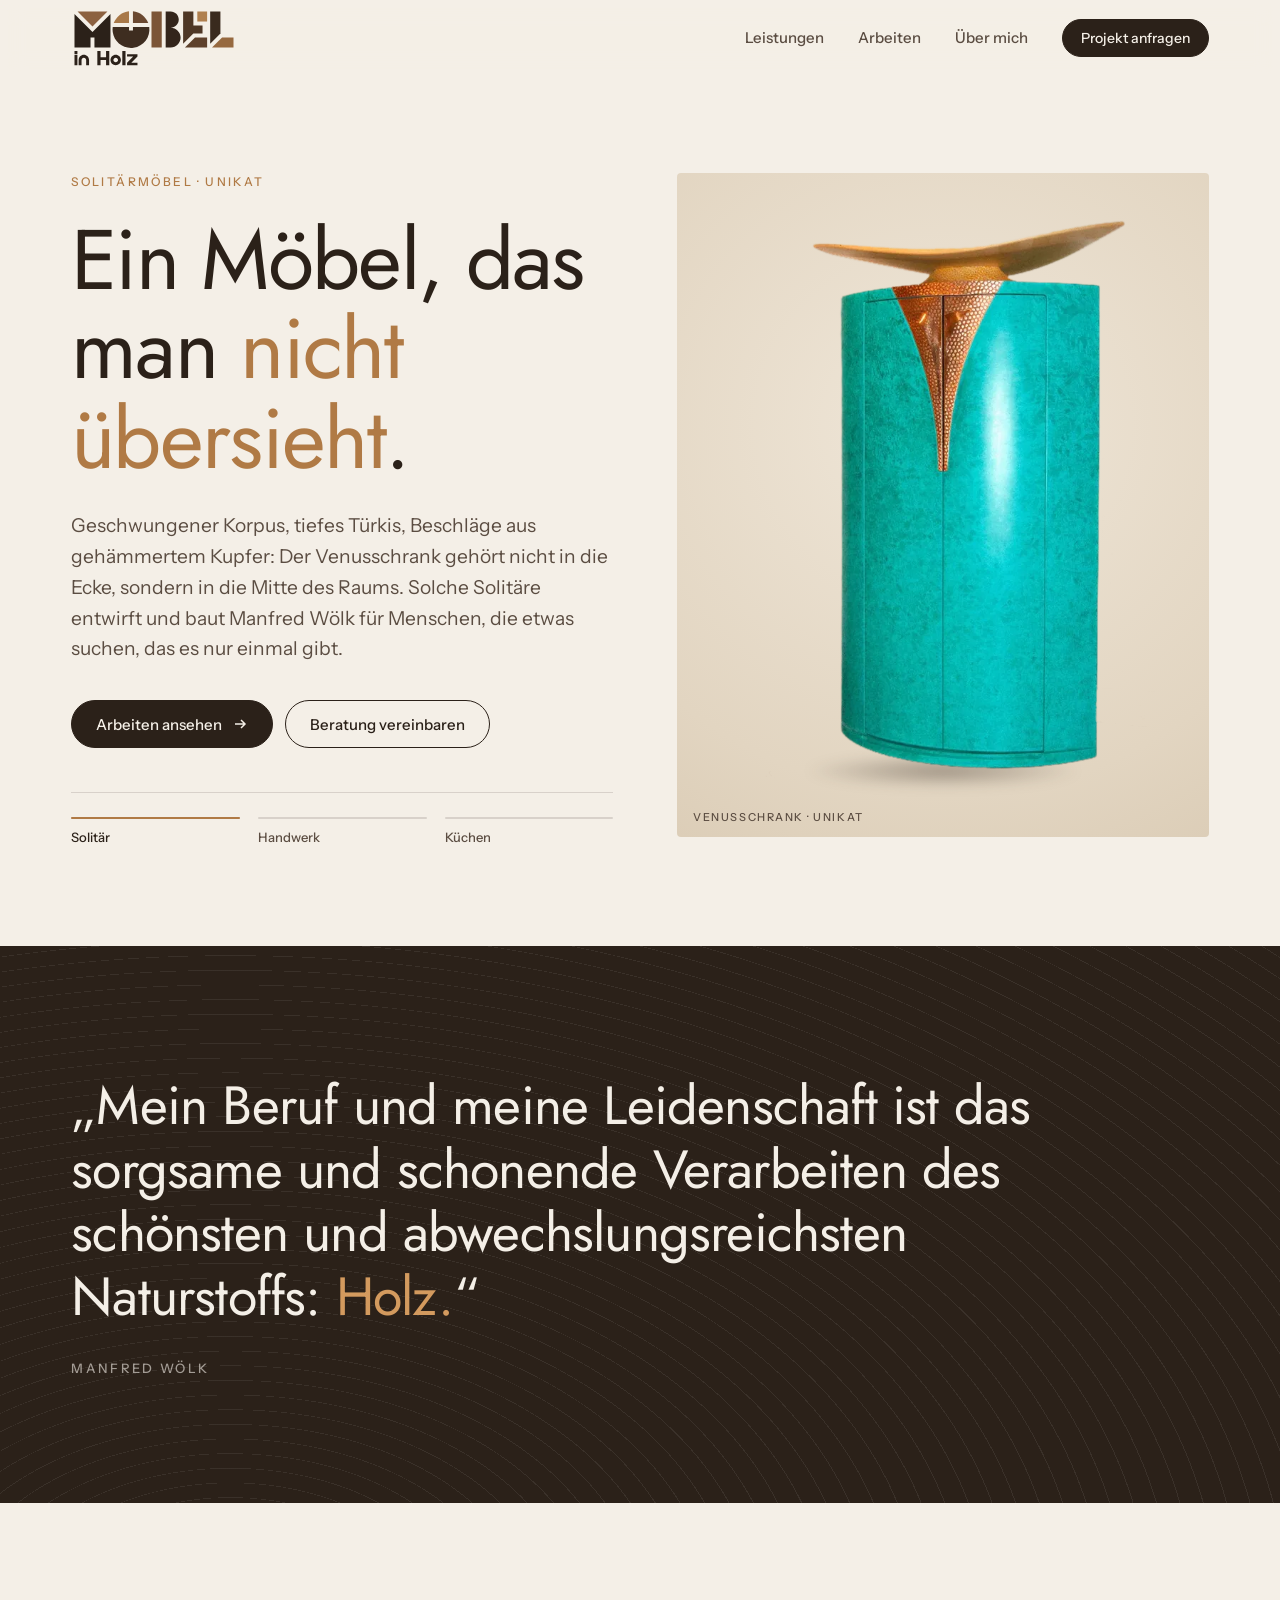
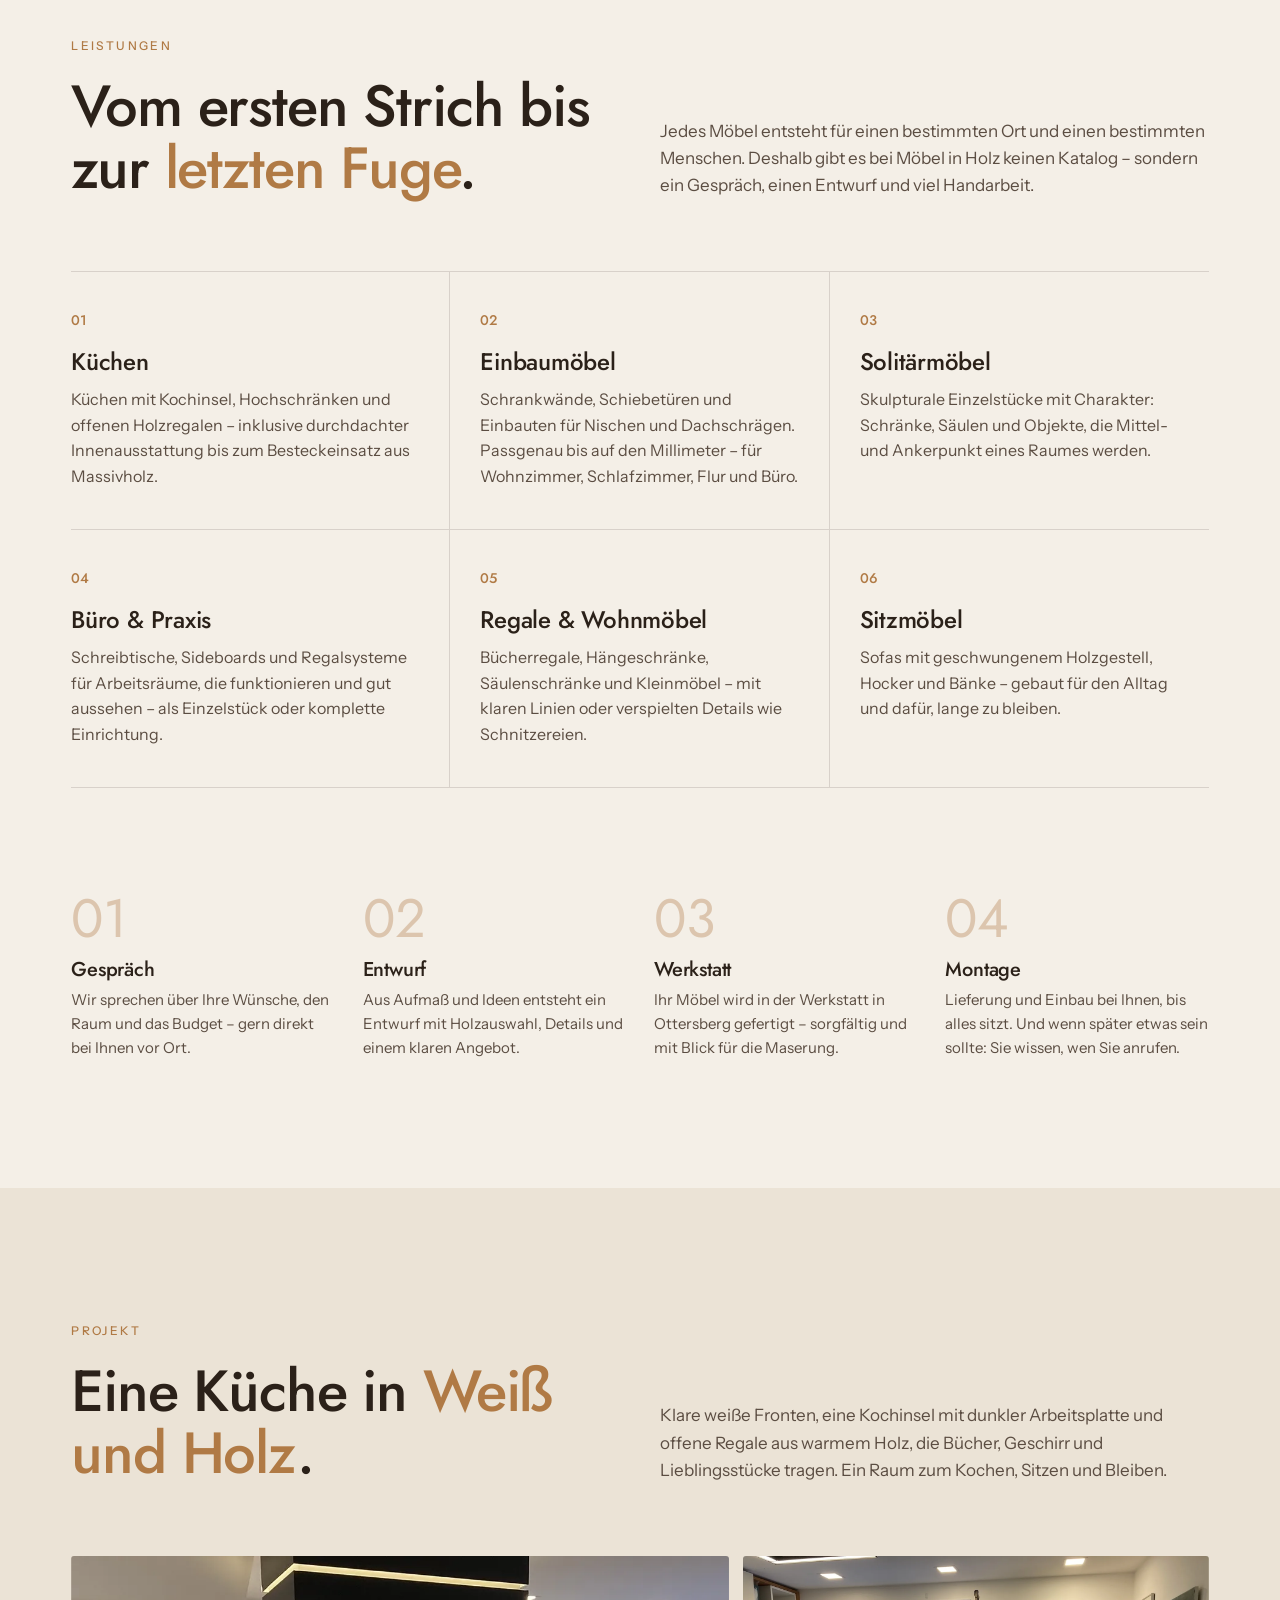
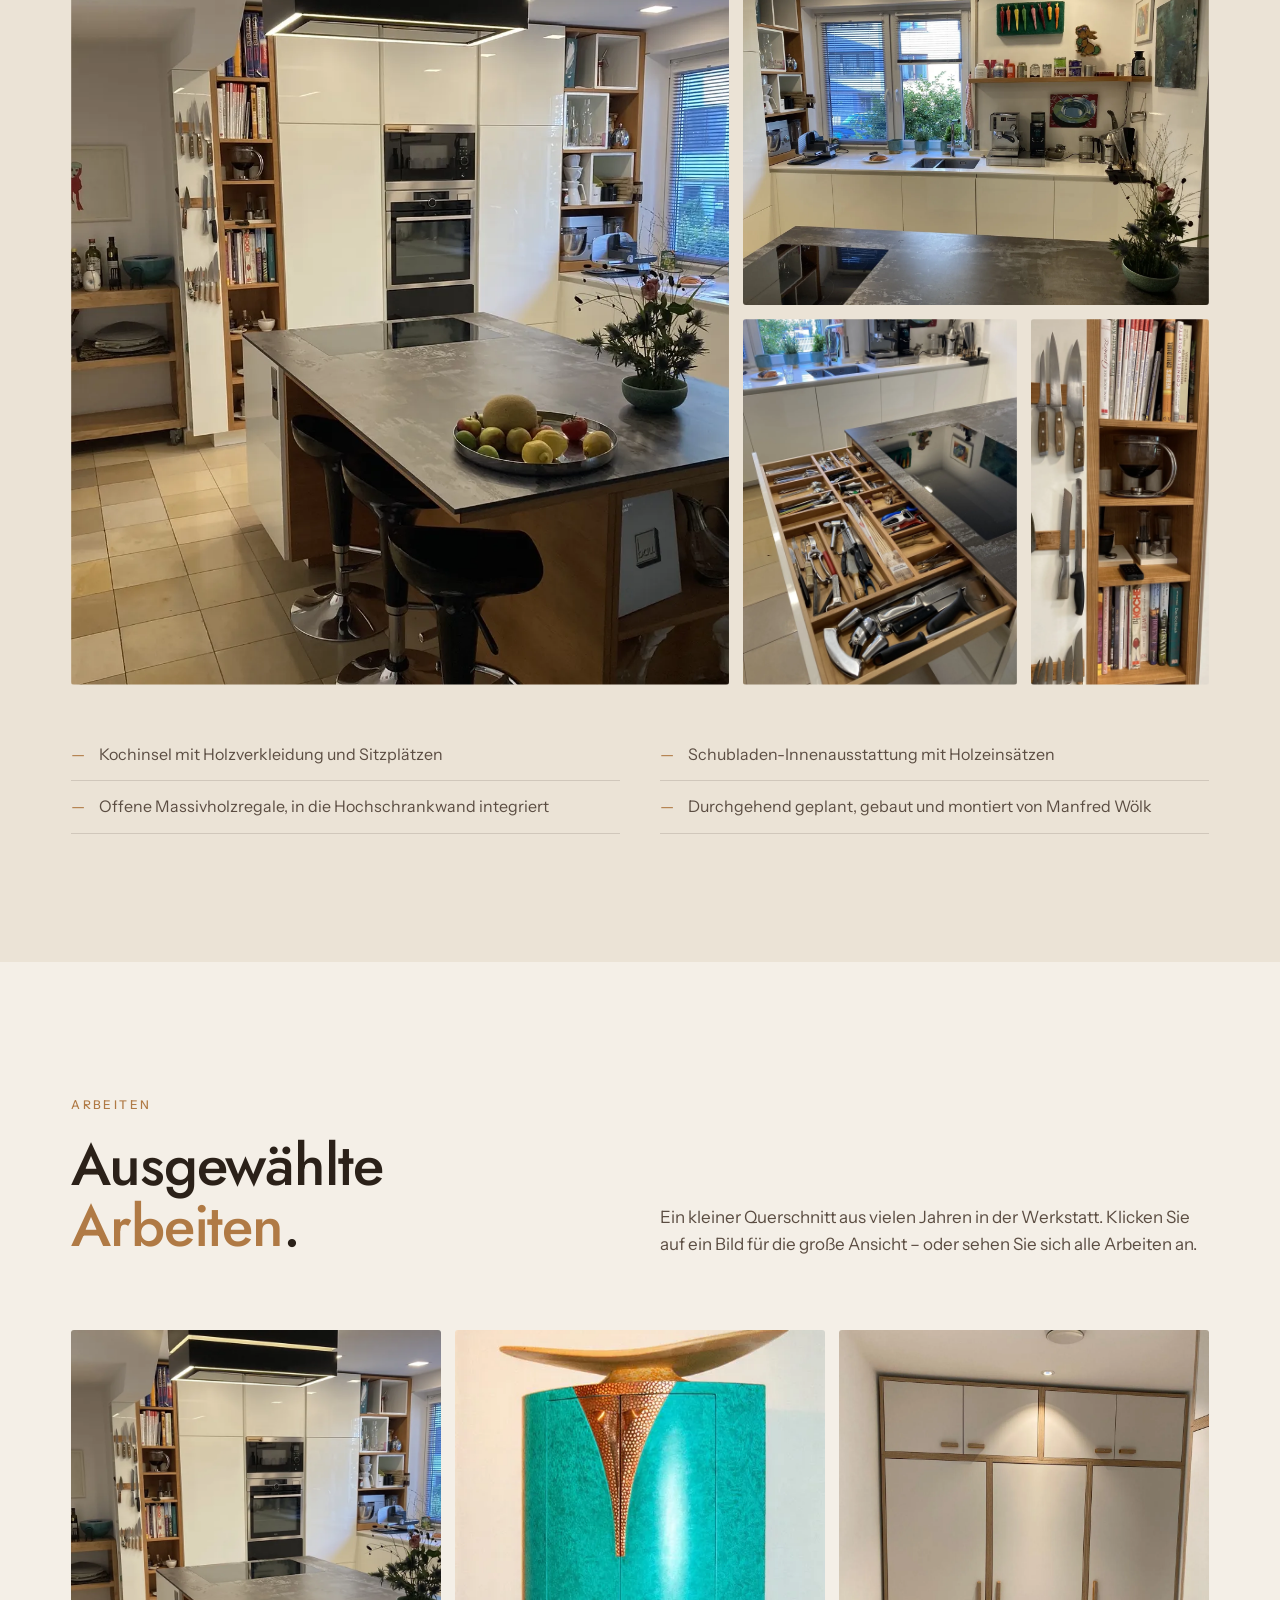
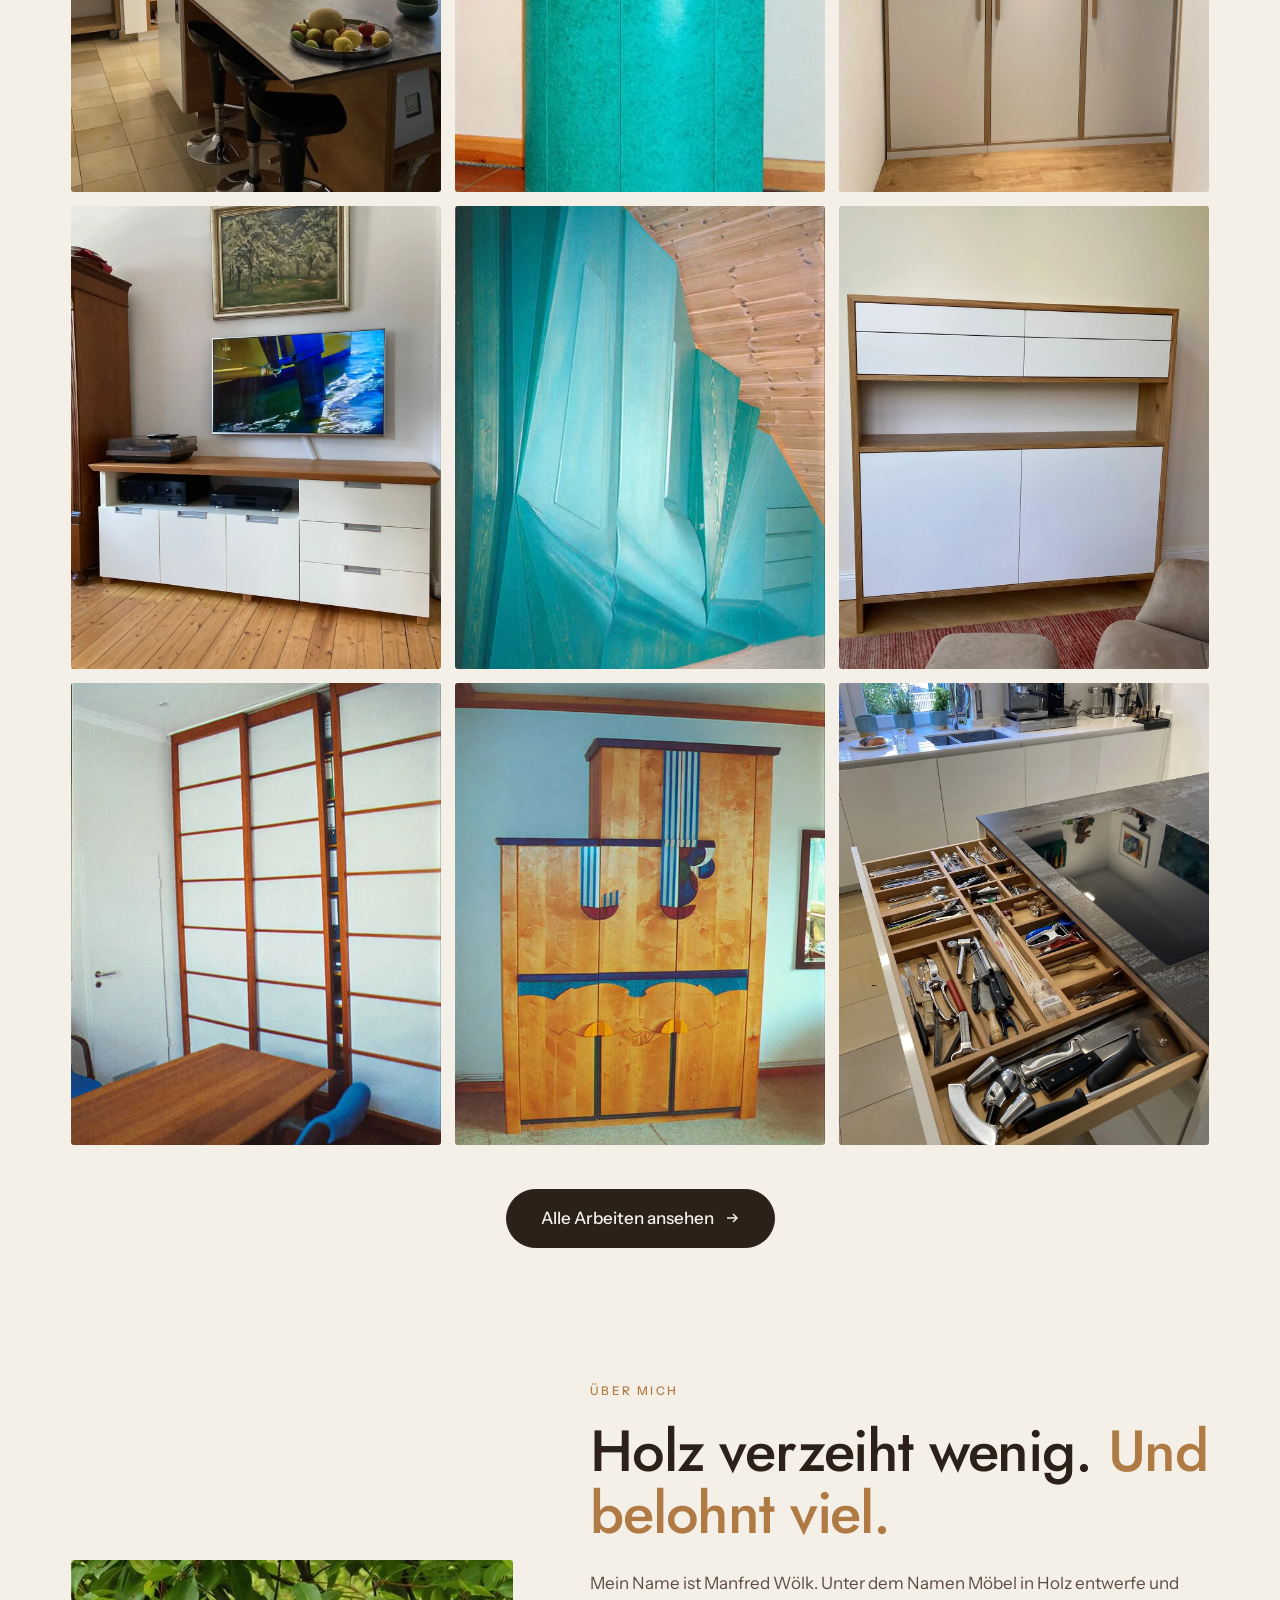
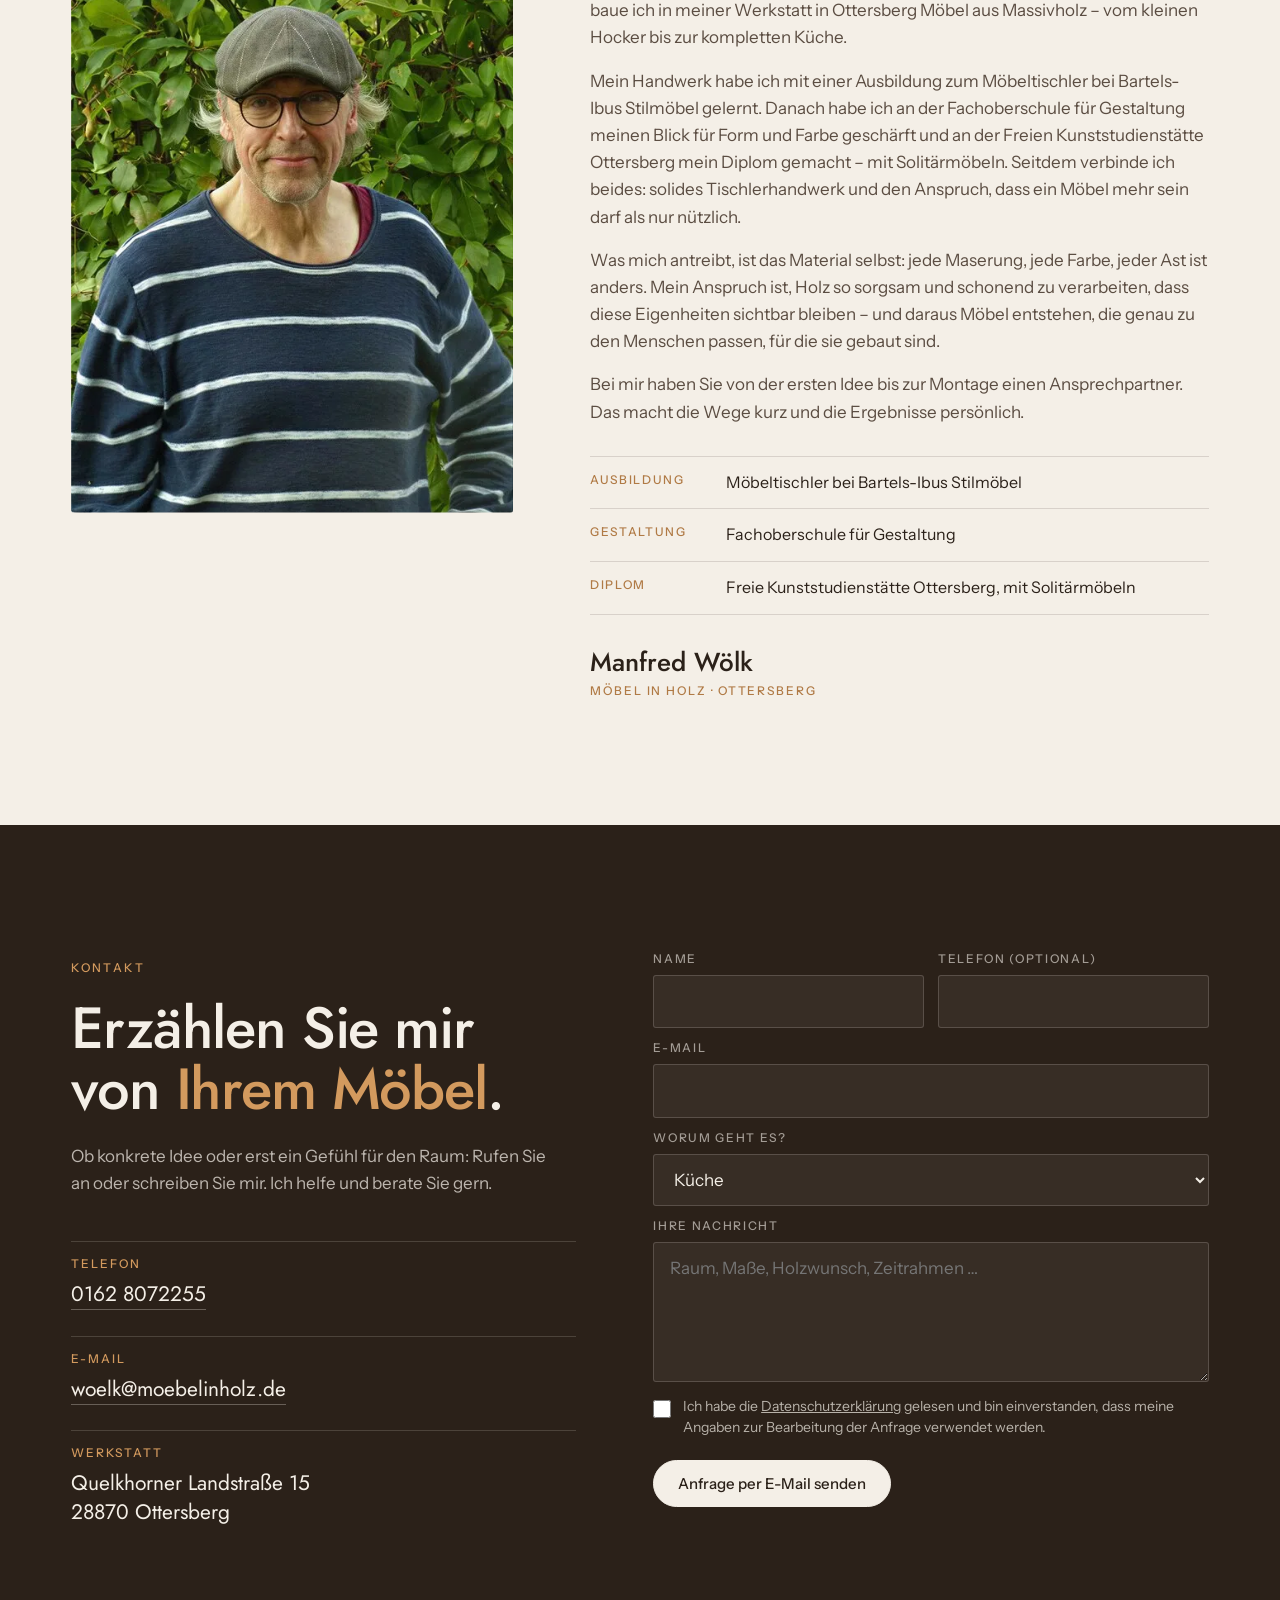
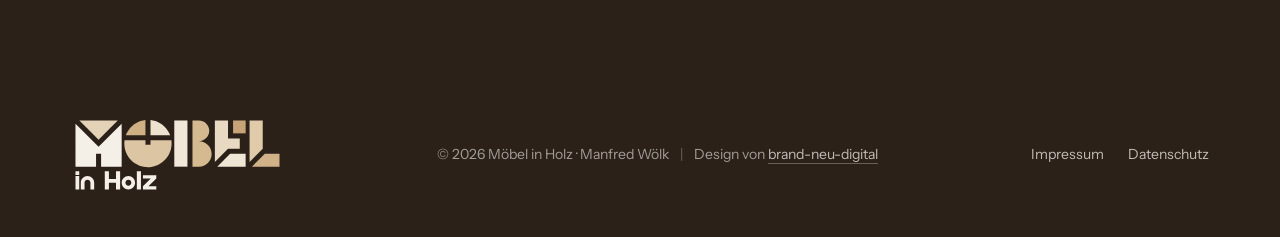
==== index.html @ 3f14b893 "Neue Website Möbel in Holz: Startseite, Arbeiten, Logo, Pflegeanleitung Co-Authored-By: Claude Opus " ====
<!DOCTYPE html>
<html lang="de">
<head>
<meta charset="utf-8">
<meta name="viewport" content="width=device-width, initial-scale=1">
<title>Möbel in Holz – Manfred Wölk</title>
<meta name="description" content="Möbel in Holz – individuelle Massivholzmöbel, Küchen, Einbaumöbel und Solitärmöbel von Manfred Wölk aus Ottersberg. Jedes Stück ein Unikat, millimetergenau gefertigt.">
<link rel="stylesheet" href="css/style.css">
</head>
<body>

<header id="top">
  <div class="wrap nav" id="nav">
    <a href="#start" aria-label="Möbel in Holz – zur Startseite"><img src="img/logo.svg" alt="Möbel in Holz – Manfred Wölk, Ottersberg"></a>
    <ul>
      <li><a href="#leistungen">Leistungen</a></li>
      <li><a href="#arbeiten">Arbeiten</a></li>
      <li><a href="#ueber-mich">Über mich</a></li>
      <li><a class="btn btn--solid" href="#kontakt">Projekt anfragen</a></li>
    </ul>
    <button class="burger" aria-label="Menü öffnen" aria-expanded="false"><span></span><span></span></button>
  </div>
</header>

<main id="start">
  <section class="hero" aria-roledescription="Karussell" aria-label="Einblicke in die Werkstatt">
    <div class="wrap hero-grid">
      <div class="hero-text">
        <div class="stack">
          <div class="slide-t is-active" data-s="0">
            <span class="eyebrow">Solitärmöbel · Unikat</span>
            <h1>Ein Möbel, das man <em>nicht übersieht</em>.</h1>
            <p class="lead">Geschwungener Korpus, tiefes Türkis, Beschläge aus gehämmertem Kupfer: Der Venusschrank gehört nicht in die Ecke, sondern in die Mitte des Raums. Solche Solitäre entwirft und baut Manfred Wölk für Menschen, die etwas suchen, das es nur einmal gibt.</p>
          </div>
          <div class="slide-t" data-s="1" aria-hidden="true">
            <span class="eyebrow">Möbelbau aus Massivholz · Ottersberg</span>
            <h1>Möbel, die es <em>nur einmal</em> gibt.</h1>
            <p class="lead">Manfred Wölk entwirft und baut Möbel aus Holz – millimetergenau für Ihren Raum, Ihre Gewohnheiten und Ihren Geschmack. Vom Einbauschrank bis zum Einzelstück mit Charakter.</p>
          </div>
          <div class="slide-t" data-s="2" aria-hidden="true">
            <span class="eyebrow">Küchen nach Maß</span>
            <h1>Eine Küche, in der man <em>gern bleibt</em>.</h1>
            <p class="lead">Klare Fronten, warmes Holz und durchdachte Details bis in die Schublade: Küchen von Möbel in Holz werden geplant wie ein Möbelstück – passend für den Raum und die Menschen, die darin kochen.</p>
          </div>
        </div>
        <div class="actions">
          <a class="btn btn--solid" href="#arbeiten">Arbeiten ansehen <svg viewBox="0 0 16 16" fill="none" stroke="currentColor" stroke-width="1.5"><path d="M3 8h10M9 4l4 4-4 4"/></svg></a>
          <a class="btn btn--ghost" href="#kontakt">Beratung vereinbaren</a>
        </div>
        <div class="dots" role="tablist" aria-label="Motiv wählen">
          <button role="tab" aria-selected="true" data-go="0"><i></i><span>Solitär</span></button>
          <button role="tab" aria-selected="false" data-go="1"><i></i><span>Handwerk</span></button>
          <button role="tab" aria-selected="false" data-go="2"><i></i><span>Küchen</span></button>
        </div>
      </div>
      <div class="stack hero-media">
        <figure class="slide-m venus is-active" data-s="0"><img src="img/venusschrank-frei.webp" alt="Venusschrank: geschwungener Solitärschrank in Türkis mit Beschlägen aus gehämmertem Kupfer" fetchpriority="high"><figcaption>Venusschrank · Unikat</figcaption></figure>
        <figure class="slide-m" data-s="1"><img src="img/werkbank.webp" alt="Hobel und Hobelspäne auf einem Massivholzbrett an der Werkbank (Symbolbild)" loading="lazy"><figcaption>Symbolbild</figcaption></figure>
        <figure class="slide-m" data-s="2"><img src="img/kueche-01.webp" alt="Küche mit Kochinsel und offenen Holzregalen" loading="lazy"><figcaption>Küche in Weiß und Holz</figcaption></figure>
      </div>
    </div>
  </section>

  <div class="band">
    <div class="wrap">
      <blockquote class="fade">„Mein Beruf und meine Leidenschaft ist das sorgsame und schonende Verarbeiten des schönsten und abwechslungsreichsten Naturstoffs: <em>Holz.</em>“</blockquote>
      <cite>Manfred Wölk</cite>
    </div>
  </div>

  <section id="leistungen" class="sec">
    <div class="wrap">
      <div class="sec-head">
        <div><span class="eyebrow">Leistungen</span><h2>Vom ersten Strich bis zur <em>letzten Fuge</em>.</h2></div>
        <p>Jedes Möbel entsteht für einen bestimmten Ort und einen bestimmten Menschen. Deshalb gibt es bei Möbel in Holz keinen Katalog – sondern ein Gespräch, einen Entwurf und viel Handarbeit.</p>
      </div>
      <div class="services">
        <article class="service fade"><span class="num">01</span><h3>Küchen</h3><p>Küchen mit Kochinsel, Hochschränken und offenen Holzregalen – inklusive durchdachter Innenausstattung bis zum Besteckeinsatz aus Massivholz.</p></article>
        <article class="service fade"><span class="num">02</span><h3>Einbaumöbel</h3><p>Schrankwände, Schiebetüren und Einbauten für Nischen und Dachschrägen. Passgenau bis auf den Millimeter – für Wohnzimmer, Schlafzimmer, Flur und Büro.</p></article>
        <article class="service fade"><span class="num">03</span><h3>Solitärmöbel</h3><p>Skulpturale Einzelstücke mit Charakter: Schränke, Säulen und Objekte, die Mittel- und Ankerpunkt eines Raumes werden.</p></article>
        <article class="service fade"><span class="num">04</span><h3>Büro &amp; Praxis</h3><p>Schreibtische, Sideboards und Regalsysteme für Arbeitsräume, die funktionieren und gut aussehen – als Einzelstück oder komplette Einrichtung.</p></article>
        <article class="service fade"><span class="num">05</span><h3>Regale &amp; Wohnmöbel</h3><p>Bücherregale, Hängeschränke, Säulenschränke und Kleinmöbel – mit klaren Linien oder verspielten Details wie Schnitzereien.</p></article>
        <article class="service fade"><span class="num">06</span><h3>Sitzmöbel</h3><p>Sofas mit geschwungenem Holzgestell, Hocker und Bänke – gebaut für den Alltag und dafür, lange zu bleiben.</p></article>
      </div>

      <div class="process">
        <div class="step fade"><h3>Gespräch</h3><p>Wir sprechen über Ihre Wünsche, den Raum und das Budget – gern direkt bei Ihnen vor Ort.</p></div>
        <div class="step fade"><h3>Entwurf</h3><p>Aus Aufmaß und Ideen entsteht ein Entwurf mit Holzauswahl, Details und einem klaren Angebot.</p></div>
        <div class="step fade"><h3>Werkstatt</h3><p>Ihr Möbel wird in der Werkstatt in Ottersberg gefertigt – sorgfältig und mit Blick für die Maserung.</p></div>
        <div class="step fade"><h3>Montage</h3><p>Lieferung und Einbau bei Ihnen, bis alles sitzt. Und wenn später etwas sein sollte: Sie wissen, wen Sie anrufen.</p></div>
      </div>
    </div>
  </section>

  <section class="sec feature" aria-labelledby="kueche-h">
    <div class="wrap">
      <div class="sec-head">
        <div><span class="eyebrow">Projekt</span><h2 id="kueche-h">Eine Küche in <em>Weiß und Holz</em>.</h2></div>
        <p>Klare weiße Fronten, eine Kochinsel mit dunkler Arbeitsplatte und offene Regale aus warmem Holz, die Bücher, Geschirr und Lieblingsstücke tragen. Ein Raum zum Kochen, Sitzen und Bleiben.</p>
      </div>
      <div class="feature-grid">
        <figure class="f1 reveal"><img src="img/kueche-01.webp" alt="Küche mit Kochinsel, Barhockern und Holzregalen" loading="lazy"></figure>
        <figure class="f2 reveal"><img src="img/kueche-02.webp" alt="Küchenzeile mit offenen Holzregalen am Fenster" loading="lazy"></figure>
        <figure class="f3 reveal"><img src="img/kueche-07.webp" alt="Schublade mit Besteckeinsatz aus Massivholz" loading="lazy"></figure>
        <figure class="f4 reveal"><img src="img/kueche-06.webp" alt="Holzregal neben Hochschrank mit Messerleiste" loading="lazy"></figure>
      </div>
      <div class="feature-text">
        <ul>
          <li>Kochinsel mit Holzverkleidung und Sitzplätzen</li>
          <li>Offene Massivholzregale, in die Hochschrankwand integriert</li>
        </ul>
        <ul>
          <li>Schubladen-Innenausstattung mit Holzeinsätzen</li>
          <li>Durchgehend geplant, gebaut und montiert von Manfred Wölk</li>
        </ul>
      </div>
    </div>
  </section>

  <section id="arbeiten" class="sec">
    <div class="wrap">
      <div class="sec-head">
        <div><span class="eyebrow">Arbeiten</span><h2>Ausgewählte <em>Arbeiten</em>.</h2></div>
        <p>Ein kleiner Querschnitt aus vielen Jahren in der Werkstatt. Klicken Sie auf ein Bild für die große Ansicht – oder sehen Sie sich alle Arbeiten an.</p>
      </div>
      <div class="highlights" id="grid"></div>
      <div class="more"><a class="btn btn--solid btn--big" href="arbeiten.html">Alle Arbeiten ansehen
        <svg viewBox="0 0 16 16" fill="none" stroke="currentColor" stroke-width="1.5"><path d="M3 8h10M9 4l4 4-4 4"/></svg></a></div>
    </div>
  </section>

  <section id="ueber-mich" class="sec" style="padding-top:0">
    <div class="wrap about-grid">
      <figure class="reveal"><img src="img/manfred-woelk.webp" alt="Manfred Wölk, Möbel in Holz" loading="lazy"></figure>
      <div class="fade">
        <span class="eyebrow">Über mich</span>
        <h2>Holz verzeiht wenig. <em>Und belohnt viel.</em></h2>
        <p>Mein Name ist Manfred Wölk. Unter dem Namen Möbel in Holz entwerfe und baue ich in meiner Werkstatt in Ottersberg Möbel aus Massivholz – vom kleinen Hocker bis zur kompletten Küche.</p>
        <p>Mein Handwerk habe ich mit einer Ausbildung zum Möbeltischler bei Bartels-Ibus Stilmöbel gelernt. Danach habe ich an der Fachoberschule für Gestaltung meinen Blick für Form und Farbe geschärft und an der Freien Kunststudienstätte Ottersberg mein Diplom gemacht – mit Solitärmöbeln. Seitdem verbinde ich beides: solides Tischlerhandwerk und den Anspruch, dass ein Möbel mehr sein darf als nur nützlich.</p>
        <p>Was mich antreibt, ist das Material selbst: jede Maserung, jede Farbe, jeder Ast ist anders. Mein Anspruch ist, Holz so sorgsam und schonend zu verarbeiten, dass diese Eigenheiten sichtbar bleiben – und daraus Möbel entstehen, die genau zu den Menschen passen, für die sie gebaut sind.</p>
        <p>Bei mir haben Sie von der ersten Idee bis zur Montage einen Ansprechpartner. Das macht die Wege kurz und die Ergebnisse persönlich.</p>
        <ul class="cv">
          <li><span>Ausbildung</span>Möbeltischler bei Bartels-Ibus Stilmöbel</li>
          <li><span>Gestaltung</span>Fachoberschule für Gestaltung</li>
          <li><span>Diplom</span>Freie Kunststudienstätte Ottersberg, mit Solitärmöbeln</li>
        </ul>
        <div class="sign">Manfred Wölk<small>Möbel in Holz · Ottersberg</small></div>
      </div>
    </div>
  </section>

  <section id="kontakt" class="sec contact">
    <div class="wrap contact-grid">
      <div class="fade">
        <span class="eyebrow" style="color:var(--oak-light)">Kontakt</span>
        <h2 style="margin-top:18px">Erzählen Sie mir von <em>Ihrem Möbel</em>.</h2>
        <p style="margin-top:22px;max-width:28em">Ob konkrete Idee oder erst ein Gefühl für den Raum: Rufen Sie an oder schreiben Sie mir. Ich helfe und berate Sie gern.</p>
        <dl class="cdata">
          <div><dt>Telefon</dt><dd><a href="tel:+491628072255">0162 8072255</a></dd></div>
          <div><dt>E-Mail</dt><dd><a href="mailto:woelk@moebelinholz.de">woelk@moebelinholz.de</a></dd></div>
          <div><dt>Werkstatt</dt><dd>Quelkhorner Landstraße 15<br>28870 Ottersberg</dd></div>
        </dl>
      </div>
      <form id="form" class="fade" novalidate>
        <div class="row2">
          <label>Name<input name="name" autocomplete="name" required></label>
          <label>Telefon (optional)<input name="tel" autocomplete="tel"></label>
        </div>
        <label>E-Mail<input name="email" type="email" autocomplete="email" required></label>
        <label>Worum geht es?
          <select name="thema">
            <option>Küche</option><option>Einbaumöbel</option><option>Solitärmöbel</option><option>Büro / Praxis</option><option>Regal / Wohnmöbel</option><option>Etwas anderes</option>
          </select></label>
        <label>Ihre Nachricht<textarea name="msg" required placeholder="Raum, Maße, Holzwunsch, Zeitrahmen …"></textarea></label>
        <label class="consent"><input type="checkbox" name="ok" required><span>Ich habe die <a href="#datenschutz" style="color:inherit">Datenschutzerklärung</a> gelesen und bin einverstanden, dass meine Angaben zur Bearbeitung der Anfrage verwendet werden.</span></label>
        <button class="btn btn--solid" type="submit">Anfrage per E-Mail senden</button>
        <p class="formmsg" id="formmsg" role="status"></p>
      </form>
    </div>
  </section>
</main>

<footer>
  <div class="wrap foot">
    <img src="img/logo-negativ.svg" alt="Möbel in Holz">
    <span>© <span id="y"></span> Möbel in Holz · Manfred Wölk <span class="sep">|</span> Design von <a href="https://www.brand-neu.de" target="_blank" rel="noopener">brand-neu-digital</a></span>
    <nav><a href="#impressum">Impressum</a><a href="#datenschutz">Datenschutz</a></nav>
  </div>
</footer>

<!-- Impressum -->
<div class="legal" id="v-impressum" role="dialog" aria-modal="true" aria-label="Impressum">
  <div class="wrap">
    <h1>Impressum</h1>
    <h2>Angaben gemäß § 5 DDG</h2>
    <p>Manfred Wölk<br>Möbel in Holz<br>Quelkhorner Landstraße 3<br>28870 Ottersberg</p>
    <p>Werkstatt: Quelkhorner Landstraße 15, 28870 Ottersberg</p>
    <h2>Kontakt</h2>
    <p>Mobil: 0162 8072255<br>Fax: 04293 1200<br>E-Mail: woelk@moebelinholz.de</p>
    <h2>Berufliche Qualifikation</h2>
    <p>Ausgebildeter Möbeltischler (Ausbildung bei Bartels-Ibus Stilmöbel)<br>Diplom der Freien Kunststudienstätte Ottersberg</p>
    <h2>Umsatzsteuer</h2>
    <p>Umsatzsteuer-Identifikationsnummer gemäß § 27a UStG: DE116729405</p>
    <h2>Verantwortlich für den Inhalt nach § 18 Abs. 2 MStV</h2>
    <p>Manfred Wölk, Anschrift wie oben</p>
    <h2>Verbraucherstreitbeilegung</h2>
    <p>Wir sind nicht bereit und nicht verpflichtet, an Streitbeilegungsverfahren vor einer Verbraucherschlichtungsstelle teilzunehmen.</p>
    <h2>Haftung für Inhalte und Links</h2>
    <p>Die Inhalte dieser Website wurden mit größter Sorgfalt erstellt. Für die Richtigkeit, Vollständigkeit und Aktualität können wir jedoch keine Gewähr übernehmen. Für Inhalte externer Websites, auf die wir verlinken, sind ausschließlich deren Betreiber verantwortlich; zum Zeitpunkt der Verlinkung waren keine Rechtsverstöße erkennbar. Werden uns Rechtsverletzungen bekannt, entfernen wir entsprechende Inhalte oder Links umgehend.</p>
    <h2>Urheberrecht</h2>
    <p>Texte, Fotos und Gestaltung dieser Website unterliegen dem deutschen Urheberrecht. Eine Verwendung außerhalb der Grenzen des Urheberrechts bedarf der schriftlichen Zustimmung. Das Bild im Kopfbereich der Startseite ist ein KI-generiertes Symbolbild.</p>
    <h2>Gestaltung &amp; Technik</h2>
    <p>brand-neu · Oliver Kranz, Halterner Straße 45, 45657 Recklinghausen · www.brand-neu.de</p>
  </div>
</div>

<!-- Datenschutz -->
<div class="legal" id="v-datenschutz" role="dialog" aria-modal="true" aria-label="Datenschutzerklärung">
  <div class="wrap">
    <h1>Datenschutz&shy;erklärung</h1>
    <p>Wir freuen uns über Ihr Interesse an unserer Werkstatt. Der Schutz Ihrer persönlichen Daten ist uns wichtig. Nachfolgend informieren wir Sie gemäß Art. 13 und 14 der Datenschutz-Grundverordnung (DSGVO), welche personenbezogenen Daten wir beim Besuch dieser Website und bei einer Kontaktaufnahme verarbeiten, zu welchen Zwecken, auf welcher Rechtsgrundlage und welche Rechte Ihnen zustehen.</p>

    <h2>1. Verantwortlicher</h2>
    <p>Verantwortlich für die Datenverarbeitung auf dieser Website ist:<br>Manfred Wölk, Möbel in Holz<br>Quelkhorner Landstraße 3, 28870 Ottersberg<br>Telefon: 0162 8072255<br>E-Mail: woelk@moebelinholz.de</p>
    <p>Ein Datenschutzbeauftragter ist nicht benannt, da die gesetzlichen Voraussetzungen hierfür (§ 38 BDSG, Art. 37 DSGVO) nicht vorliegen. Bei Fragen zum Datenschutz wenden Sie sich bitte direkt an die oben genannten Kontaktdaten.</p>

    <h2>2. Allgemeines zur Datenverarbeitung</h2>
    <h3>Umfang der Verarbeitung</h3>
    <p>Wir verarbeiten personenbezogene Daten nur, soweit dies zur Bereitstellung einer funktionsfähigen Website sowie zur Bearbeitung Ihrer Anfragen erforderlich ist. Personenbezogene Daten sind alle Informationen, die sich auf eine identifizierte oder identifizierbare Person beziehen, zum Beispiel Name, E-Mail-Adresse oder IP-Adresse.</p>
    <h3>Rechtsgrundlagen</h3>
    <p>Soweit wir eine Einwilligung einholen, ist Art. 6 Abs. 1 lit. a DSGVO die Rechtsgrundlage. Bei der Verarbeitung zur Erfüllung eines Vertrags oder zur Durchführung vorvertraglicher Maßnahmen (z. B. Anfrage eines Angebots) dient Art. 6 Abs. 1 lit. b DSGVO als Rechtsgrundlage. Soweit eine Verarbeitung zur Erfüllung einer rechtlichen Verpflichtung erforderlich ist (z. B. steuerliche Aufbewahrungspflichten), stützen wir uns auf Art. 6 Abs. 1 lit. c DSGVO. Ist die Verarbeitung zur Wahrung unserer berechtigten Interessen erforderlich und überwiegen Ihre Interessen nicht, ist Art. 6 Abs. 1 lit. f DSGVO die Rechtsgrundlage.</p>
    <h3>Löschung und Speicherdauer</h3>
    <p>Ihre Daten werden gelöscht oder gesperrt, sobald der Zweck der Speicherung entfällt. Eine darüber hinausgehende Speicherung erfolgt nur, wenn gesetzliche Aufbewahrungsfristen dies vorsehen, insbesondere nach § 147 AO und § 257 HGB (in der Regel sechs bis zehn Jahre für geschäftliche Korrespondenz, Angebote und Rechnungen).</p>

    <h2>3. Hosting</h2>
    <p>Diese Website wird bei einem externen Dienstleister gehostet: brand-neu digital, Oliver Kranz, Halterner Straße 45, 45657 Recklinghausen, Deutschland (www.brand-neu.de). Der Hoster verarbeitet in unserem Auftrag alle Daten, die beim Aufruf der Website anfallen (siehe Abschnitt 4). Wir haben mit dem Hoster einen Vertrag über Auftragsverarbeitung nach Art. 28 DSGVO geschlossen, der sicherstellt, dass er die Daten nur nach unserer Weisung und unter Einhaltung der DSGVO verarbeitet. Rechtsgrundlage ist Art. 6 Abs. 1 lit. f DSGVO; unser berechtigtes Interesse liegt in einer sicheren, schnellen und zuverlässigen Bereitstellung unserer Website.</p>

    <h2>4. Bereitstellung der Website und Server-Logfiles</h2>
    <p>Bei jedem Aufruf dieser Website erfasst der Server automatisch folgende Informationen, die Ihr Browser übermittelt:</p>
    <ul>
      <li>IP-Adresse des anfragenden Geräts</li>
      <li>Datum und Uhrzeit des Zugriffs</li>
      <li>Name und URL der abgerufenen Datei</li>
      <li>übertragene Datenmenge und Statuscode der Anfrage</li>
      <li>Website, von der aus der Zugriff erfolgt (Referrer-URL)</li>
      <li>verwendeter Browser und Betriebssystem</li>
    </ul>
    <p>Die Verarbeitung ist erforderlich, um die Website auszuliefern, ihre Stabilität und Sicherheit zu gewährleisten und Missbrauch (z. B. Angriffe) zu erkennen. Rechtsgrundlage ist Art. 6 Abs. 1 lit. f DSGVO. Die Logfiles werden nach 14 Tagen automatisch gelöscht, sofern sie nicht zur Aufklärung eines konkreten Sicherheitsvorfalls benötigt werden. Eine Zusammenführung mit anderen Datenquellen oder eine Auswertung zu Marketingzwecken findet nicht statt.</p>

    <h2>5. Cookies, Analyse und Einbindung externer Dienste</h2>
    <p>Diese Website setzt <strong>keine Cookies</strong> und greift nicht auf Informationen in Ihrem Endgerät zu, die nicht für die technische Darstellung der Seite unbedingt erforderlich sind (§ 25 Abs. 2 TDDDG). Ein Cookie-Banner ist daher nicht notwendig.</p>
    <p>Wir verwenden <strong>keine Analyse- oder Tracking-Werkzeuge</strong> (z. B. Google Analytics), keine Werbenetzwerke und keine Social-Media-Plugins. Schriftarten, Bilder und alle übrigen Bestandteile der Website werden ausschließlich von unserem eigenen Server geladen; beim Seitenaufruf werden keine Daten an Dritte wie Google übermittelt.</p>

    <h2>6. Kontaktaufnahme</h2>
    <h3>Per E-Mail und Telefon</h3>
    <p>Wenn Sie uns per E-Mail oder Telefon kontaktieren, verarbeiten wir die von Ihnen mitgeteilten Daten (z. B. Name, E-Mail-Adresse, Telefonnummer, Inhalt Ihrer Anfrage, ggf. Fotos oder Maße Ihres Raums), um Ihr Anliegen zu bearbeiten und Ihnen ggf. ein Angebot zu erstellen. Rechtsgrundlage ist Art. 6 Abs. 1 lit. b DSGVO, sofern Ihre Anfrage auf einen Vertragsschluss abzielt, im Übrigen Art. 6 Abs. 1 lit. f DSGVO (unser berechtigtes Interesse an der Beantwortung von Anfragen).</p>
    <h3>Kontaktformular</h3>
    <p>Das Kontaktformular auf dieser Website überträgt <strong>keine Daten an unseren Server</strong>. Nach dem Ausfüllen wird lediglich Ihr eigenes E-Mail-Programm mit einer vorausgefüllten Nachricht geöffnet, die Sie selbst prüfen und absenden. Für die anschließende Verarbeitung gilt das oben zur Kontaktaufnahme per E-Mail Gesagte.</p>
    <h3>Speicherdauer</h3>
    <p>Wir löschen Ihre Anfrage, sobald sie abschließend bearbeitet ist und kein Vertrag zustande kommt. Kommt ein Auftrag zustande, bewahren wir die zugehörige Korrespondenz im Rahmen der gesetzlichen Aufbewahrungsfristen (siehe Abschnitt 2) auf.</p>
    <h3>Hinweis zur E-Mail-Kommunikation</h3>
    <p>Die Übertragung von E-Mails erfolgt in der Regel transportverschlüsselt, jedoch nicht durchgehend Ende-zu-Ende-verschlüsselt. Bitte senden Sie uns besonders schutzbedürftige Informationen daher nicht unverschlüsselt per E-Mail.</p>

    <h2>7. Pflicht zur Bereitstellung und automatisierte Entscheidungen</h2>
    <p>Sie sind weder gesetzlich noch vertraglich verpflichtet, uns personenbezogene Daten bereitzustellen. Ohne Ihre Kontaktdaten können wir Ihre Anfrage jedoch nicht beantworten. Eine automatisierte Entscheidungsfindung einschließlich Profiling im Sinne von Art. 22 DSGVO findet nicht statt.</p>

    <h2>8. Ihre Rechte</h2>
    <p>Ihnen stehen gegenüber uns folgende Rechte hinsichtlich Ihrer personenbezogenen Daten zu:</p>
    <ul>
      <li><strong>Auskunft</strong> über die von uns verarbeiteten Daten (Art. 15 DSGVO)</li>
      <li><strong>Berichtigung</strong> unrichtiger oder Vervollständigung unvollständiger Daten (Art. 16 DSGVO)</li>
      <li><strong>Löschung</strong> Ihrer Daten, soweit keine gesetzliche Aufbewahrungspflicht entgegensteht (Art. 17 DSGVO)</li>
      <li><strong>Einschränkung</strong> der Verarbeitung (Art. 18 DSGVO)</li>
      <li><strong>Datenübertragbarkeit</strong> in einem strukturierten, gängigen und maschinenlesbaren Format (Art. 20 DSGVO)</li>
      <li><strong>Widerruf</strong> einer erteilten Einwilligung mit Wirkung für die Zukunft (Art. 7 Abs. 3 DSGVO); die Rechtmäßigkeit der bis zum Widerruf erfolgten Verarbeitung bleibt unberührt</li>
    </ul>
    <h3>Widerspruchsrecht nach Art. 21 DSGVO</h3>
    <p><strong>Soweit wir Ihre Daten auf Grundlage berechtigter Interessen (Art. 6 Abs. 1 lit. f DSGVO) verarbeiten, haben Sie das Recht, aus Gründen, die sich aus Ihrer besonderen Situation ergeben, jederzeit Widerspruch gegen diese Verarbeitung einzulegen. Wir verarbeiten Ihre Daten dann nicht mehr, es sei denn, wir können zwingende schutzwürdige Gründe für die Verarbeitung nachweisen, die Ihre Interessen, Rechte und Freiheiten überwiegen, oder die Verarbeitung dient der Geltendmachung, Ausübung oder Verteidigung von Rechtsansprüchen.</strong></p>
    <p>Zur Ausübung Ihrer Rechte genügt eine formlose Nachricht an die in Abschnitt 1 genannten Kontaktdaten.</p>

    <h2>9. Beschwerderecht bei der Aufsichtsbehörde</h2>
    <p>Wenn Sie der Ansicht sind, dass die Verarbeitung Ihrer Daten gegen die DSGVO verstößt, haben Sie das Recht, sich bei einer Datenschutz-Aufsichtsbehörde zu beschweren (Art. 77 DSGVO), insbesondere in dem Mitgliedstaat Ihres Aufenthaltsorts, Ihres Arbeitsplatzes oder des Orts des mutmaßlichen Verstoßes. Die für uns zuständige Aufsichtsbehörde ist:</p>
    <p>Der Landesbeauftragte für den Datenschutz Niedersachsen<br>Prinzenstraße 5, 30159 Hannover<br>Telefon: 0511 120-4500<br>www.lfd.niedersachsen.de</p>

    <h2>10. SSL-/TLS-Verschlüsselung</h2>
    <p>Diese Website nutzt aus Sicherheitsgründen eine SSL- bzw. TLS-Verschlüsselung. Eine verschlüsselte Verbindung erkennen Sie daran, dass die Adresszeile Ihres Browsers mit „https://“ beginnt und ein Schloss-Symbol angezeigt wird.</p>

    <h2>11. Links zu anderen Websites</h2>
    <p>Diese Website kann Links zu Websites anderer Anbieter enthalten. Für deren Datenverarbeitung sind ausschließlich die jeweiligen Betreiber verantwortlich. Erst wenn Sie einem Link folgen, werden Daten an den anderen Anbieter übertragen.</p>

    <h2>12. Aktualität und Änderung dieser Datenschutzerklärung</h2>
    <p>Wir passen diese Datenschutzerklärung an, sobald sich Änderungen an der Website oder an den rechtlichen Vorgaben ergeben. Es gilt jeweils die hier veröffentlichte aktuelle Fassung.</p>
    <p style="margin-top:30px;font-size:14px">Stand: November 2026</p>
  </div>
</div>

<!-- Lightbox -->
<div class="lb" id="lb" role="dialog" aria-modal="true" aria-label="Bildansicht">
  <figure><img id="lbimg" alt=""><figcaption id="lbcap"></figcaption></figure>
  <button class="x" aria-label="Schließen"><svg viewBox="0 0 20 20" fill="none" stroke="currentColor" stroke-width="1.6"><path d="M5 5l10 10M15 5L5 15"/></svg></button>
  <button class="prev" aria-label="Vorheriges Bild"><svg viewBox="0 0 20 20" fill="none" stroke="currentColor" stroke-width="1.6"><path d="M12 4l-6 6 6 6"/></svg></button>
  <button class="next" aria-label="Nächstes Bild"><svg viewBox="0 0 20 20" fill="none" stroke="currentColor" stroke-width="1.6"><path d="M8 4l6 6-6 6"/></svg></button>
</div>

<script src="js/works.js"></script>
<script>
const WORKS=window.WORKS;
const START=['kueche-01','venusschrank','schrankwand-multiplex','lowboard','skulpturaler-einbauschrank','highboard','japanpapier-wand','stufenschrank','kueche-07'];
const grid=document.getElementById('grid');
const idx=f=>WORKS.findIndex(w=>w[0]===f);
function tileHTML(i){const [f,,t]=WORKS[i];return `<img src="img/${f}.webp" alt="${t}" loading="lazy"><span>${t}</span>`;}
START.map(idx).filter(i=>i>=0).forEach(i=>{
  const b=document.createElement('button');b.className='tile';b.dataset.i=i;b.innerHTML=tileHTML(i);grid.appendChild(b);
});

/* wechselnde Auswahl: alle 3 Sekunden tauscht eine Kachel ihr Bild gegen eine andere Arbeit */
(()=>{
  const reduce=matchMedia('(prefers-reduced-motion: reduce)').matches;
  const tiles=[...grid.querySelectorAll('.tile')];
  let last=-1,timer=null,paused=false;
  async function swap(){
    if(paused||document.hidden)return;
    const shown=new Set(tiles.map(t=>+t.dataset.i));
    const pool=WORKS.map((_,i)=>i).filter(i=>!shown.has(i));
    if(!pool.length)return;
    let k;do{k=Math.floor(Math.random()*tiles.length);}while(k===last&&tiles.length>1);last=k;
    const tile=tiles[k];if(getComputedStyle(tile).display==='none')return;
    const ni=pool[Math.floor(Math.random()*pool.length)];const [f,,t]=WORKS[ni];
    const img=document.createElement('img');img.src=`img/${f}.webp`;img.alt=t;img.className='swap-in';
    try{await img.decode();}catch(e){}            /* erst einblenden, wenn das Bild fertig dekodiert ist */
    tile.insertBefore(img,tile.querySelector('span'));
    requestAnimationFrame(()=>requestAnimationFrame(()=>img.classList.add('on')));
    setTimeout(()=>{                                /* altes Bild entfernen, das neue bleibt einfach stehen – kein Neuaufbau */
      tile.querySelectorAll('img').forEach(im=>{if(im!==img)im.remove();});
      tile.dataset.i=ni;tile.querySelector('span').textContent=t;
    },950);
  }
  function play(){if(reduce||timer)return;timer=setInterval(swap,3000);}
  grid.addEventListener('mouseenter',()=>paused=true);grid.addEventListener('mouseleave',()=>paused=false);
  grid.addEventListener('focusin',()=>paused=true);grid.addEventListener('focusout',()=>paused=false);
  const io2=new IntersectionObserver(es=>es.forEach(e=>{paused=!e.isIntersecting;}));io2.observe(grid);
  play();
})();

/* lightbox – keyboard navigation swaps instantly (no animation) */
const lb=document.getElementById('lb'),lbimg=document.getElementById('lbimg'),lbcap=document.getElementById('lbcap');let cur=0,lastFocus=null;
const visible=()=>[...grid.querySelectorAll('.tile')].map(t=>+t.dataset.i);
function show(i){cur=i;const [f,,t]=WORKS[i];lbimg.src=`img/${f}.webp`;lbimg.alt=t;lbcap.textContent=t;}
function step(d){const v=visible();const p=v.indexOf(cur);show(v[(p+d+v.length)%v.length]);}
grid.addEventListener('click',e=>{const t=e.target.closest('.tile');if(!t)return;lastFocus=t;show(+t.dataset.i);lb.classList.add('open');lb.querySelector('.x').focus();});
function closeLb(){lb.classList.remove('open');lastFocus&&lastFocus.focus();}
lb.querySelector('.x').onclick=closeLb;lb.querySelector('.prev').onclick=()=>step(-1);lb.querySelector('.next').onclick=()=>step(1);
lb.addEventListener('click',e=>{if(e.target===lb)closeLb();});
document.addEventListener('keydown',e=>{
  if(lb.classList.contains('open')){if(e.key==='Escape')closeLb();if(e.key==='ArrowRight')step(1);if(e.key==='ArrowLeft')step(-1);}
  else if(e.key==='Escape'&&document.querySelector('.legal.open')){location.hash='start';}
});
/* swipe on touch */
let sx=null;lb.addEventListener('touchstart',e=>{if(e.touches.length===1)sx=e.touches[0].clientX},{passive:true});
lb.addEventListener('touchend',e=>{if(sx===null)return;const dx=e.changedTouches[0].clientX-sx;if(Math.abs(dx)>40)step(dx<0?1:-1);sx=null;});

/* legal views via hash */
function route(){
  const h=location.hash.slice(1);
  document.querySelectorAll('.legal').forEach(l=>l.classList.toggle('open',l.id==='v-'+h));
  document.body.style.overflow=(h==='impressum'||h==='datenschutz')?'hidden':'';
  if(h==='impressum'||h==='datenschutz')document.getElementById('v-'+h).scrollTop=0;
  nav.classList.remove('open');
}
const nav=document.getElementById('nav');window.addEventListener('hashchange',route);route();

/* mobile menu */
const burger=document.querySelector('.burger');
burger.onclick=()=>{const o=nav.classList.toggle('open');burger.setAttribute('aria-expanded',o);};
nav.querySelectorAll('ul a').forEach(a=>a.addEventListener('click',()=>{nav.classList.remove('open');burger.setAttribute('aria-expanded','false');}));

/* header border on scroll */
const hd=document.querySelector('header');
addEventListener('scroll',()=>hd.classList.toggle('scrolled',scrollY>8),{passive:true});

/* reveal once, staggered */
const io=new IntersectionObserver(es=>es.forEach(en=>{if(!en.isIntersecting)return;
  const el=en.target;const sib=[...el.parentElement.children].filter(c=>c.matches('.fade,.reveal'));
  el.style.transitionDelay=Math.min(sib.indexOf(el),5)*60+'ms';el.classList.add('in');io.unobserve(el);}),{rootMargin:'0px 0px -80px 0px'});
document.querySelectorAll('.fade,.reveal').forEach(el=>io.observe(el));

/* contact form -> prepares an e-mail in the visitor's own mail program */
document.getElementById('form').addEventListener('submit',e=>{
  e.preventDefault();const f=e.target,m=document.getElementById('formmsg');
  if(!f.name.value.trim()||!f.email.value.includes('@')||!f.msg.value.trim()){m.textContent='Bitte Name, E-Mail und Nachricht ausfüllen.';return;}
  if(!f.ok.checked){m.textContent='Bitte bestätigen Sie den Hinweis zum Datenschutz.';return;}
  const body=`${f.msg.value}\n\n${f.name.value}\n${f.email.value}${f.tel.value?'\nTel. '+f.tel.value:''}`;
  const href=`mailto:woelk@moebelinholz.de?subject=${encodeURIComponent('Anfrage: '+f.thema.value)}&body=${encodeURIComponent(body)}`;
  m.innerHTML=`Ihre Nachricht ist vorbereitet: <a href="${href}">E-Mail-Programm öffnen</a> – oder schreiben Sie direkt an woelk@moebelinholz.de.`;
});
document.getElementById('y').textContent=new Date().getFullYear();

/* hero slider: crossfade with a touch of blur, autoplay pauses on hover/focus and for reduced motion */
(()=>{
  const ts=[...document.querySelectorAll('.slide-t')],ms=[...document.querySelectorAll('.slide-m')],ds=[...document.querySelectorAll('.dots button')];
  const hero=document.querySelector('.hero');let i=0,timer=null;const DUR=7000;
  const reduce=matchMedia('(prefers-reduced-motion: reduce)').matches;
  function go(n){i=(n+ts.length)%ts.length;
    ts.forEach((t,k)=>{t.classList.toggle('is-active',k===i);t.setAttribute('aria-hidden',k!==i);});
    ms.forEach((m,k)=>m.classList.toggle('is-active',k===i));
    ds.forEach((d,k)=>{d.setAttribute('aria-selected',k===i);d.classList.remove('run');});
    if(!reduce&&timer){void ds[i].offsetWidth;ds[i].classList.add('run');}
  }
  function play(){if(reduce)return;stop();timer=setInterval(()=>go(i+1),DUR);go(i);}
  function stop(){clearInterval(timer);timer=null;ds.forEach(d=>d.classList.remove('run'));}
  ds.forEach((d,k)=>d.addEventListener('click',()=>{go(k);play();}));
  hero.addEventListener('mouseenter',stop);hero.addEventListener('mouseleave',play);
  hero.addEventListener('focusin',stop);hero.addEventListener('focusout',play);
  document.addEventListener('visibilitychange',()=>document.hidden?stop():play());
  let sx=null;const media=document.querySelector('.hero-media');
  media.addEventListener('touchstart',e=>{sx=e.touches[0].clientX},{passive:true});
  media.addEventListener('touchend',e=>{if(sx===null)return;const dx=e.changedTouches[0].clientX-sx;if(Math.abs(dx)>40){go(i+(dx<0?1:-1));play();}sx=null;});
  play();
})();
</script>
</body>
</html>
---- css/style.css ----
@font-face{font-family:"Fraunces";src:url(../fonts/fraunces-latin-400-normal.woff2) format("woff2");font-weight:400;font-display:swap}
@font-face{font-family:"Fraunces";src:url(../fonts/fraunces-latin-500-normal.woff2) format("woff2");font-weight:500;font-display:swap}
@font-face{font-family:"Fraunces";src:url(../fonts/fraunces-latin-600-normal.woff2) format("woff2");font-weight:600;font-display:swap}
@font-face{font-family:"Fraunces";src:url(../fonts/fraunces-latin-400-italic.woff2) format("woff2");font-weight:400;font-style:italic;font-display:swap}
@font-face{font-family:"Jost";src:url(../fonts/jost-latin-400-normal.woff2) format("woff2");font-weight:400;font-display:swap}
@font-face{font-family:"Jost";src:url(../fonts/jost-latin-500-normal.woff2) format("woff2");font-weight:500;font-display:swap}
@font-face{font-family:"Instrument Sans";src:url(../fonts/instrument-sans-latin-400-normal.woff2) format("woff2");font-weight:400;font-display:swap}
@font-face{font-family:"Instrument Sans";src:url(../fonts/instrument-sans-latin-500-normal.woff2) format("woff2");font-weight:500;font-display:swap}
@font-face{font-family:"Instrument Sans";src:url(../fonts/instrument-sans-latin-600-normal.woff2) format("woff2");font-weight:600;font-display:swap}

:root{
  --paper:#F4EFE7; --paper-2:#EBE3D6; --ink:#2B2119; --ink-2:#5B4D42; --oak:#B07A45; --oak-light:#D39A5E;
  --walnut:#2B2119; --line:rgba(43,33,25,.14);
  --ease-out:cubic-bezier(0.23,1,0.32,1); --ease-in-out:cubic-bezier(0.77,0,0.175,1);
  --serif:"Jost",system-ui,sans-serif; --sans:"Instrument Sans",system-ui,sans-serif;
  --max:1240px; --pad:clamp(20px,4vw,56px);
}
*{box-sizing:border-box;margin:0;padding:0}
html{scroll-behavior:smooth;-webkit-text-size-adjust:100%}
body{background:var(--paper);color:var(--ink);font:400 17px/1.6 var(--sans);-webkit-font-smoothing:antialiased}
img{display:block;max-width:100%}
a{color:inherit}
.wrap{max-width:var(--max);margin:0 auto;padding:0 var(--pad)}
.eyebrow{font:500 12px/1 var(--sans);letter-spacing:.2em;text-transform:uppercase;color:var(--oak)}
h1,h2,h3{font-family:var(--serif);font-weight:500;letter-spacing:-.02em;line-height:1.06}
h2{font-size:clamp(34px,4.6vw,58px)}
h3{font-size:24px;letter-spacing:-.01em}
p{color:var(--ink-2)}
em{font-style:normal;color:var(--oak)}

/* buttons: press feedback, hover only on fine pointers */
.btn{display:inline-flex;align-items:center;gap:10px;padding:15px 24px;border-radius:999px;font:500 15px/1 var(--sans);text-decoration:none;border:1px solid var(--ink);cursor:pointer;
  transition:transform 160ms var(--ease-out),background-color 200ms ease,color 200ms ease}
.btn:active{transform:scale(.97)}
.btn--solid{background:var(--ink);color:var(--paper)}
.btn--ghost{background:transparent;color:var(--ink)}
@media (hover:hover) and (pointer:fine){
  .btn--solid:hover{background:var(--oak);border-color:var(--oak)}
  .btn--ghost:hover{background:var(--ink);color:var(--paper)}
}
.btn svg{width:16px;height:16px}

/* header */
header{position:sticky;top:0;z-index:45;background:rgba(244,239,231,.86);backdrop-filter:saturate(1.4) blur(12px);-webkit-backdrop-filter:saturate(1.4) blur(12px);border-bottom:1px solid transparent;transition:border-color 200ms ease}
header.scrolled{border-bottom-color:var(--line)}
.nav{display:flex;align-items:center;justify-content:space-between;height:76px}
.nav img{height:60px;width:auto}
.nav ul{display:flex;gap:34px;list-style:none;align-items:center}
.nav ul a{text-decoration:none;font:500 15px/1 var(--sans);color:var(--ink-2);transition:color 150ms ease}
@media (hover:hover) and (pointer:fine){.nav ul a:hover{color:var(--ink)}}
.nav .btn{padding:11px 18px;font-size:14px}
.nav ul a.btn{color:var(--paper)}
.burger{display:none;background:none;border:0;width:44px;height:44px;cursor:pointer}
.burger span{display:block;width:22px;height:1.5px;background:var(--ink);margin:6px auto;transition:transform 200ms var(--ease-out),opacity 150ms ease}
@media (max-width:860px){
  .nav ul{position:fixed;inset:76px 0 auto 0;flex-direction:column;align-items:flex-start;gap:0;background:var(--paper);padding:8px var(--pad) 28px;border-bottom:1px solid var(--line);
    opacity:0;transform:translateY(-8px);pointer-events:none;transition:opacity 200ms var(--ease-out),transform 200ms var(--ease-out)}
  .nav ul li{width:100%;border-bottom:1px solid var(--line)}
  .nav ul li:last-child{border:0;padding-top:18px}
  .nav ul a{display:block;padding:18px 0;font-size:18px}
  .nav.open ul{opacity:1;transform:none;pointer-events:auto}
  .burger{display:block}
  .nav.open .burger span:first-child{transform:translateY(3.75px) rotate(45deg)}
  .nav.open .burger span:last-child{transform:translateY(-3.75px) rotate(-45deg)}
  .nav img{height:48px}
}

/* hero */
.hero{padding:clamp(40px,7vw,96px) 0 clamp(56px,8vw,110px)}
.hero-grid{display:grid;grid-template-columns:1.02fr 1fr;gap:clamp(32px,5vw,80px);align-items:center}
.hero h1{font-size:clamp(46px,6.6vw,92px);margin:22px 0 26px;font-weight:400}
.hero h1 em{font-style:normal}
.hero p.lead{font-size:clamp(17px,1.5vw,20px);max-width:30em}
.hero .actions{display:flex;gap:12px;margin-top:36px;flex-wrap:wrap}
.hero figure{position:relative;border-radius:4px;overflow:hidden;aspect-ratio:4/5}
.hero figure img{width:100%;height:100%;object-fit:cover;object-position:62% 50%}
.hero figcaption{position:absolute;left:16px;bottom:14px;font:500 11px/1 var(--sans);letter-spacing:.14em;text-transform:uppercase;color:rgba(255,255,255,.75)}
.facts{display:flex;gap:clamp(24px,4vw,56px);margin-top:56px;padding-top:28px;border-top:1px solid var(--line)}
.facts div{font:500 13px/1.4 var(--sans);color:var(--ink-2)}
.facts strong{display:block;font:400 30px/1 var(--serif);color:var(--ink);margin-bottom:8px}
@media (max-width:860px){.hero-grid{grid-template-columns:1fr}.hero figure{aspect-ratio:4/3}}
@media (max-width:520px){.facts{display:grid;grid-template-columns:repeat(3,1fr);gap:14px}.facts strong{font-size:19px}.facts div{font-size:12px}}
body{overflow-x:hidden}

/* statement band */
.band{background:var(--walnut);color:var(--paper);padding:clamp(72px,10vw,140px) 0;position:relative;overflow:hidden}
.band::before{content:"";position:absolute;inset:0;opacity:.07;pointer-events:none;
  background:repeating-radial-gradient(ellipse at 18% 120%,transparent 0 22px,#fff 22px 23px)}
.band blockquote{position:relative;font:400 clamp(30px,4.2vw,56px)/1.18 var(--serif);letter-spacing:-.015em;max-width:20em}
.band blockquote em{color:var(--oak-light)}
.band cite{position:relative;display:block;margin-top:34px;font:500 13px/1 var(--sans);letter-spacing:.18em;text-transform:uppercase;font-style:normal;color:rgba(244,239,231,.6)}

/* sections */
section{scroll-margin-top:76px}
.sec{padding:clamp(80px,10vw,140px) 0}
.sec-head{display:grid;grid-template-columns:1fr 1fr;gap:40px;align-items:end;margin-bottom:clamp(40px,6vw,72px)}
.sec-head h2{margin-top:18px}
@media (max-width:860px){.sec-head{grid-template-columns:1fr;gap:18px}}

/* services */
.services{display:grid;grid-template-columns:repeat(3,1fr);border-top:1px solid var(--line)}
.service{padding:34px 30px 40px 0;border-bottom:1px solid var(--line)}
.service:not(:nth-child(3n)){border-right:1px solid var(--line)}
.service:not(:nth-child(3n+1)){padding-left:30px}
.service .num{font:500 14px/1 var(--serif);color:var(--oak)}
.service h3{margin:16px 0 12px}
.service p{font-size:16px}
@media (max-width:960px){.services{grid-template-columns:1fr 1fr}.service{padding:30px 22px 34px!important;border-right:0!important}.service:nth-child(odd){border-right:1px solid var(--line)!important}}
@media (max-width:620px){.services{grid-template-columns:1fr}.service,.service:nth-child(odd){padding:28px 0 30px!important;border-right:0!important}}

/* process */
.process{margin-top:clamp(64px,8vw,104px);display:grid;grid-template-columns:repeat(4,1fr);gap:28px;counter-reset:step}
.step{counter-increment:step}
.step::before{content:counter(step,decimal-leading-zero);display:block;font:400 54px/1 var(--serif);color:var(--oak);opacity:.35;margin-bottom:14px}
.step h3{font-size:20px;margin-bottom:8px}
.step p{font-size:15px}
@media (max-width:860px){.process{grid-template-columns:1fr 1fr}}

/* featured kitchen */
.feature{background:var(--paper-2)}
.feature-grid{display:grid;grid-template-columns:repeat(12,1fr);gap:14px}
.feature-grid figure{overflow:hidden;border-radius:3px;background:#ddd5c8}
.feature-grid img{width:100%;height:100%;object-fit:cover}
.f1{grid-column:1/8;grid-row:1/3;aspect-ratio:auto}
.f2{grid-column:8/13;aspect-ratio:4/3}
.f3{grid-column:8/11;aspect-ratio:3/4}
.f4{grid-column:11/13;aspect-ratio:auto}
.feature-text{display:grid;grid-template-columns:1fr 1fr;gap:40px;margin-top:44px}
.feature-text ul{list-style:none}
.feature-text li{padding:13px 0;border-bottom:1px solid var(--line);font-size:16px;color:var(--ink-2);display:flex;gap:14px}
.feature-text li::before{content:"—";color:var(--oak)}
@media (max-width:860px){.feature-grid{grid-template-columns:1fr 1fr}.f1{grid-column:1/3;grid-row:auto;aspect-ratio:4/3}.f2,.f3,.f4{grid-column:auto}.f4{display:none}.feature-text{grid-template-columns:1fr}}

/* gallery */
.filters{display:flex;gap:8px;flex-wrap:wrap;margin-bottom:34px}
.chip{border:1px solid var(--line);background:transparent;border-radius:999px;padding:10px 16px;font:500 14px/1 var(--sans);color:var(--ink-2);cursor:pointer;
  transition:background-color 180ms ease,color 180ms ease,border-color 180ms ease,transform 160ms var(--ease-out)}
.chip:active{transform:scale(.97)}
.chip[aria-pressed="true"]{background:var(--ink);color:var(--paper);border-color:var(--ink)}
@media (hover:hover) and (pointer:fine){.chip:not([aria-pressed="true"]):hover{border-color:var(--ink);color:var(--ink)}}
.chip sup{font-size:10px;margin-left:3px;opacity:.6}
.grid{columns:3 280px;column-gap:14px}
.tile{break-inside:avoid;margin-bottom:14px;position:relative;cursor:zoom-in;border-radius:3px;overflow:hidden;background:#ddd5c8;border:0;display:block;width:100%;text-align:left;padding:0}
.tile img{width:100%;height:auto;transition:transform 600ms var(--ease-out)}
.tile span{position:absolute;left:0;right:0;bottom:0;padding:40px 16px 14px;color:#fff;font:500 14px/1.3 var(--sans);
  background:linear-gradient(transparent,rgba(20,14,10,.62));opacity:0;transform:translateY(6px);transition:opacity 200ms ease,transform 200ms var(--ease-out)}
@media (hover:hover) and (pointer:fine){.tile:hover img{transform:scale(1.025)}.tile:hover span{opacity:1;transform:none}}
@media (hover:none){.tile span{opacity:1;transform:none}}
.tile.hide{display:none}
@media (max-width:620px){.grid{columns:2;column-gap:10px}.tile{margin-bottom:10px}.tile span{font-size:12px;padding:28px 10px 9px}}
.tile:focus-visible{outline:2px solid var(--oak);outline-offset:3px}
.note{margin-top:26px;font-size:13px;color:var(--ink-2);opacity:.8}

/* reveal on scroll (once) */
.reveal{clip-path:inset(0 0 100% 0)}
.reveal.in{clip-path:inset(0 0 0 0);transition:clip-path 900ms var(--ease-in-out)}
.fade{opacity:0;transform:translateY(14px)}
.fade.in{opacity:1;transform:none;transition:opacity 700ms var(--ease-out),transform 700ms var(--ease-out)}

/* about */
.about-grid{display:grid;grid-template-columns:5fr 7fr;gap:clamp(36px,6vw,96px);align-items:center}
.about-grid figure{border-radius:3px;overflow:hidden;aspect-ratio:4/5;background:#ddd5c8}
.about-grid figure img{width:100%;height:100%;object-fit:cover}
.about-grid h2{margin:18px 0 26px}
.about-grid p+p{margin-top:16px}
.sign{margin-top:34px;font:500 26px/1 var(--serif);color:var(--ink)}
.sign small{display:block;margin-top:10px;font:500 12px/1 var(--sans);font-style:normal;letter-spacing:.16em;text-transform:uppercase;color:var(--oak)}
@media (max-width:860px){.about-grid{grid-template-columns:1fr}.about-grid figure{max-width:440px}}

/* contact */
.contact{background:var(--walnut);color:var(--paper)}
.contact p{color:rgba(244,239,231,.72)}
.contact h2 em{color:var(--oak-light)}
.contact-grid{display:grid;grid-template-columns:1fr 1.1fr;gap:clamp(40px,6vw,96px)}
.cdata{margin-top:44px;display:grid;gap:26px}
.cdata div{border-top:1px solid rgba(244,239,231,.16);padding-top:16px}
.cdata dt{font:500 12px/1 var(--sans);letter-spacing:.16em;text-transform:uppercase;color:var(--oak-light);margin-bottom:10px}
.cdata dd{font:400 21px/1.4 var(--serif);color:var(--paper)}
.cdata a{text-decoration:none;border-bottom:1px solid rgba(244,239,231,.3);transition:border-color 150ms ease}
@media (hover:hover) and (pointer:fine){.cdata a:hover{border-color:var(--oak-light)}}
form{display:grid;gap:14px;align-content:start}
label{font:500 12px/1 var(--sans);letter-spacing:.14em;text-transform:uppercase;color:rgba(244,239,231,.6);display:grid;gap:10px}
input,textarea,select{font:400 17px/1.4 var(--sans);color:var(--paper);background:rgba(244,239,231,.06);border:1px solid rgba(244,239,231,.18);border-radius:3px;padding:14px 16px;transition:border-color 150ms ease,background-color 150ms ease}
input:focus,textarea:focus,select:focus{outline:none;border-color:var(--oak-light);background:rgba(244,239,231,.1)}
select option{color:var(--ink)}
textarea{min-height:140px;resize:vertical}
.row2{display:grid;grid-template-columns:1fr 1fr;gap:14px}
.contact .btn--solid{background:var(--paper);color:var(--ink);border-color:var(--paper);justify-self:start;margin-top:8px}
@media (hover:hover) and (pointer:fine){.contact .btn--solid:hover{background:var(--oak-light);border-color:var(--oak-light)}}
.consent{display:flex;gap:12px;align-items:flex-start;text-transform:none;letter-spacing:0;font:400 14px/1.5 var(--sans);color:rgba(244,239,231,.7)}
.consent input{margin-top:4px;width:18px;height:18px;flex:none;accent-color:var(--oak)}
.formmsg{font-size:15px;color:var(--oak-light);min-height:1.5em}
.formmsg a{color:var(--paper)}
@media (max-width:860px){.contact-grid{grid-template-columns:1fr}.row2{grid-template-columns:1fr}}

/* footer */
footer{background:#2B2119;color:rgba(244,239,231,.6);padding:44px 0;font-size:14px}
.foot{display:flex;justify-content:space-between;align-items:center;gap:20px;flex-wrap:wrap}
.foot img{height:77px;width:auto}
.foot nav{display:flex;gap:24px}
.foot a{text-decoration:none;color:rgba(244,239,231,.75)}
@media (hover:hover) and (pointer:fine){.foot a:hover{color:var(--paper)}}

/* legal overlay */
.legal{position:fixed;inset:76px 0 0 0;z-index:40;border-top:1px solid var(--line);background:var(--paper);overflow:auto;opacity:0;pointer-events:none;transform:translateY(12px);
  transition:opacity 220ms var(--ease-out),transform 220ms var(--ease-out)}
.legal.open{opacity:1;pointer-events:auto;transform:none}
.legal .wrap{max-width:820px;padding-top:24px;padding-bottom:100px}
.legal h1{font-size:clamp(40px,5vw,60px);margin:30px 0 30px}
.legal h2{font-size:24px;margin:40px 0 12px}
.legal h3{font-size:18px;margin:24px 0 8px}
.legal p,.legal li{font-size:16px;margin-bottom:10px}
.legal ul{padding-left:20px}
.legal .close{display:inline-flex}
.todo{background:#f3dfc0;color:#5a3a12;padding:1px 6px;border-radius:3px;font-size:.92em}

/* lightbox */
.lb{position:fixed;inset:0;z-index:50;background:rgba(18,13,9,.94);display:grid;place-items:center;opacity:0;pointer-events:none;transition:opacity 200ms var(--ease-out)}
.lb.open{opacity:1;pointer-events:auto}
.lb figure{max-width:min(92vw,1400px);max-height:86vh;transform:scale(.96);transition:transform 220ms var(--ease-out)}
.lb.open figure{transform:none}
.lb img{max-width:100%;max-height:80vh;margin:0 auto;border-radius:2px}
.lb figcaption{color:rgba(244,239,231,.8);text-align:center;margin-top:14px;font-size:15px}
.lb button{position:absolute;background:rgba(244,239,231,.08);border:1px solid rgba(244,239,231,.2);color:var(--paper);width:52px;height:52px;border-radius:50%;cursor:pointer;display:grid;place-items:center;transition:transform 160ms var(--ease-out),background-color 150ms ease}
.lb button:active{transform:scale(.94)}
@media (hover:hover) and (pointer:fine){.lb button:hover{background:rgba(244,239,231,.18)}}
.lb .x{top:20px;right:20px}.lb .prev{left:20px;top:50%;margin-top:-26px}.lb .next{right:20px;top:50%;margin-top:-26px}
.lb svg{width:20px;height:20px}
@media (max-width:620px){.lb .prev,.lb .next{top:auto;bottom:22px;margin:0}.lb .prev{left:calc(50% - 64px)}.lb .next{right:calc(50% - 64px)}}

@media (prefers-reduced-motion:reduce){
  html{scroll-behavior:auto}
  .reveal{clip-path:none}.fade{opacity:1;transform:none}
  .reveal.in,.fade.in{transition:none}
  .tile img,.lb figure,.legal{transition:opacity 150ms ease;transform:none!important}
}

/* highlight grid on the one-pager */
.highlights{display:grid;grid-template-columns:repeat(3,1fr);gap:14px}
.highlights .tile{aspect-ratio:4/5;margin:0}
.highlights .tile img{height:100%;object-fit:cover}
.highlights .tile span{z-index:2}
@media (max-width:860px){.highlights{grid-template-columns:1fr 1fr}.highlights .tile:nth-child(n+7){display:none}}
.more{display:flex;justify-content:center;margin-top:44px}
.btn--big{padding:20px 34px;font-size:17px}
/* subpage */
.subhero{padding:clamp(48px,7vw,96px) 0 clamp(28px,4vw,48px)}
.subhero h1{font-size:clamp(44px,6vw,84px);font-weight:400;margin:18px 0 22px}
.subhero p{max-width:36em;font-size:18px}
.back{display:inline-flex;align-items:center;gap:8px;font:500 14px/1 var(--sans);color:var(--ink-2);text-decoration:none;margin-bottom:8px}

/* hero slider */
.stack{display:grid}
.stack>*{grid-area:1/1}
.slide-t{opacity:0;transform:translateY(10px);filter:blur(3px);pointer-events:none;
  transition:opacity 450ms var(--ease-out),transform 450ms var(--ease-out),filter 450ms var(--ease-out)}
.slide-t.is-active{opacity:1;transform:none;filter:none;pointer-events:auto;transition-delay:120ms}
.slide-t h1{margin:22px 0 26px}
.hero-media{aspect-ratio:4/5}
.slide-m{position:relative;border-radius:4px;overflow:hidden;opacity:0;transform:scale(1.03);filter:blur(4px);
  transition:opacity 700ms var(--ease-out),transform 900ms var(--ease-out),filter 700ms var(--ease-out)}
.slide-m.is-active{opacity:1;transform:none;filter:none}
.slide-m img{width:100%;height:100%;object-fit:cover}
.slide-m:nth-child(2) img{object-position:62% 50%}
.slide-m figcaption{position:absolute;left:16px;bottom:14px;font:500 11px/1 var(--sans);letter-spacing:.14em;text-transform:uppercase;color:rgba(255,255,255,.78)}
.venus{background:radial-gradient(120% 90% at 50% 38%,#EFE6D8 0%,#E2D5C1 62%,#D6C6AE 100%)}
.venus::after{content:"";position:absolute;left:24%;right:24%;bottom:7.5%;height:5%;border-radius:50%;
  background:radial-gradient(closest-side,rgba(43,33,25,.38),transparent);filter:blur(6px)}
.slide-m.venus img{position:absolute;z-index:1;left:0;right:0;top:7%;bottom:9%;width:100%;height:auto;max-height:84%;object-fit:contain;margin:0 auto}
.venus figcaption{color:var(--ink-2);z-index:2}
.hero-text{display:flex;flex-direction:column}
.dots{display:flex;gap:18px;margin-top:44px;padding-top:24px;border-top:1px solid var(--line)}
.dots button{flex:1;background:none;border:0;padding:0;cursor:pointer;text-align:left;display:grid;gap:12px;
  font:500 13px/1 var(--sans);color:var(--ink-2);transition:color 150ms ease}
.dots button[aria-selected="true"]{color:var(--ink)}
.dots i{display:block;height:2px;background:var(--line);position:relative;overflow:hidden;border-radius:2px}
.dots i::after{content:"";position:absolute;inset:0;background:var(--oak);transform:scaleX(0);transform-origin:left}
.dots button[aria-selected="true"] i::after{transform:scaleX(1)}
.dots button.run i::after{transform:scaleX(0);animation:fill 7000ms linear forwards}
@keyframes fill{to{transform:scaleX(1)}}
@media (hover:hover) and (pointer:fine){.dots button:hover{color:var(--ink)}}
@media (max-width:860px){.hero-media{aspect-ratio:4/4.2}}
@media (prefers-reduced-motion:reduce){
  .slide-t,.slide-m{transform:none!important;filter:none!important;transition:opacity 200ms ease}
}

.cv{list-style:none;margin-top:30px;border-top:1px solid var(--line)}
.cv li{display:grid;grid-template-columns:120px 1fr;gap:16px;padding:13px 0;border-bottom:1px solid var(--line);font-size:16px;color:var(--ink)}
.cv span{font:500 12px/1.6 var(--sans);letter-spacing:.14em;text-transform:uppercase;color:var(--oak)}
@media (max-width:520px){.cv li{grid-template-columns:1fr;gap:4px}}

.foot .sep{margin:0 8px;opacity:.5}
.foot span a{border-bottom:1px solid rgba(244,239,231,.3)}

/* Kachelwechsel auf der Startseite */
.highlights .tile img.swap-in{position:absolute;inset:0;z-index:1;width:100%;height:100%;object-fit:cover;opacity:0;filter:blur(6px);transform:scale(1.03);
  transition:opacity 700ms var(--ease-out),filter 700ms var(--ease-out),transform 900ms var(--ease-out)}
.highlights .tile img.swap-in.on{opacity:1;filter:none;transform:none}
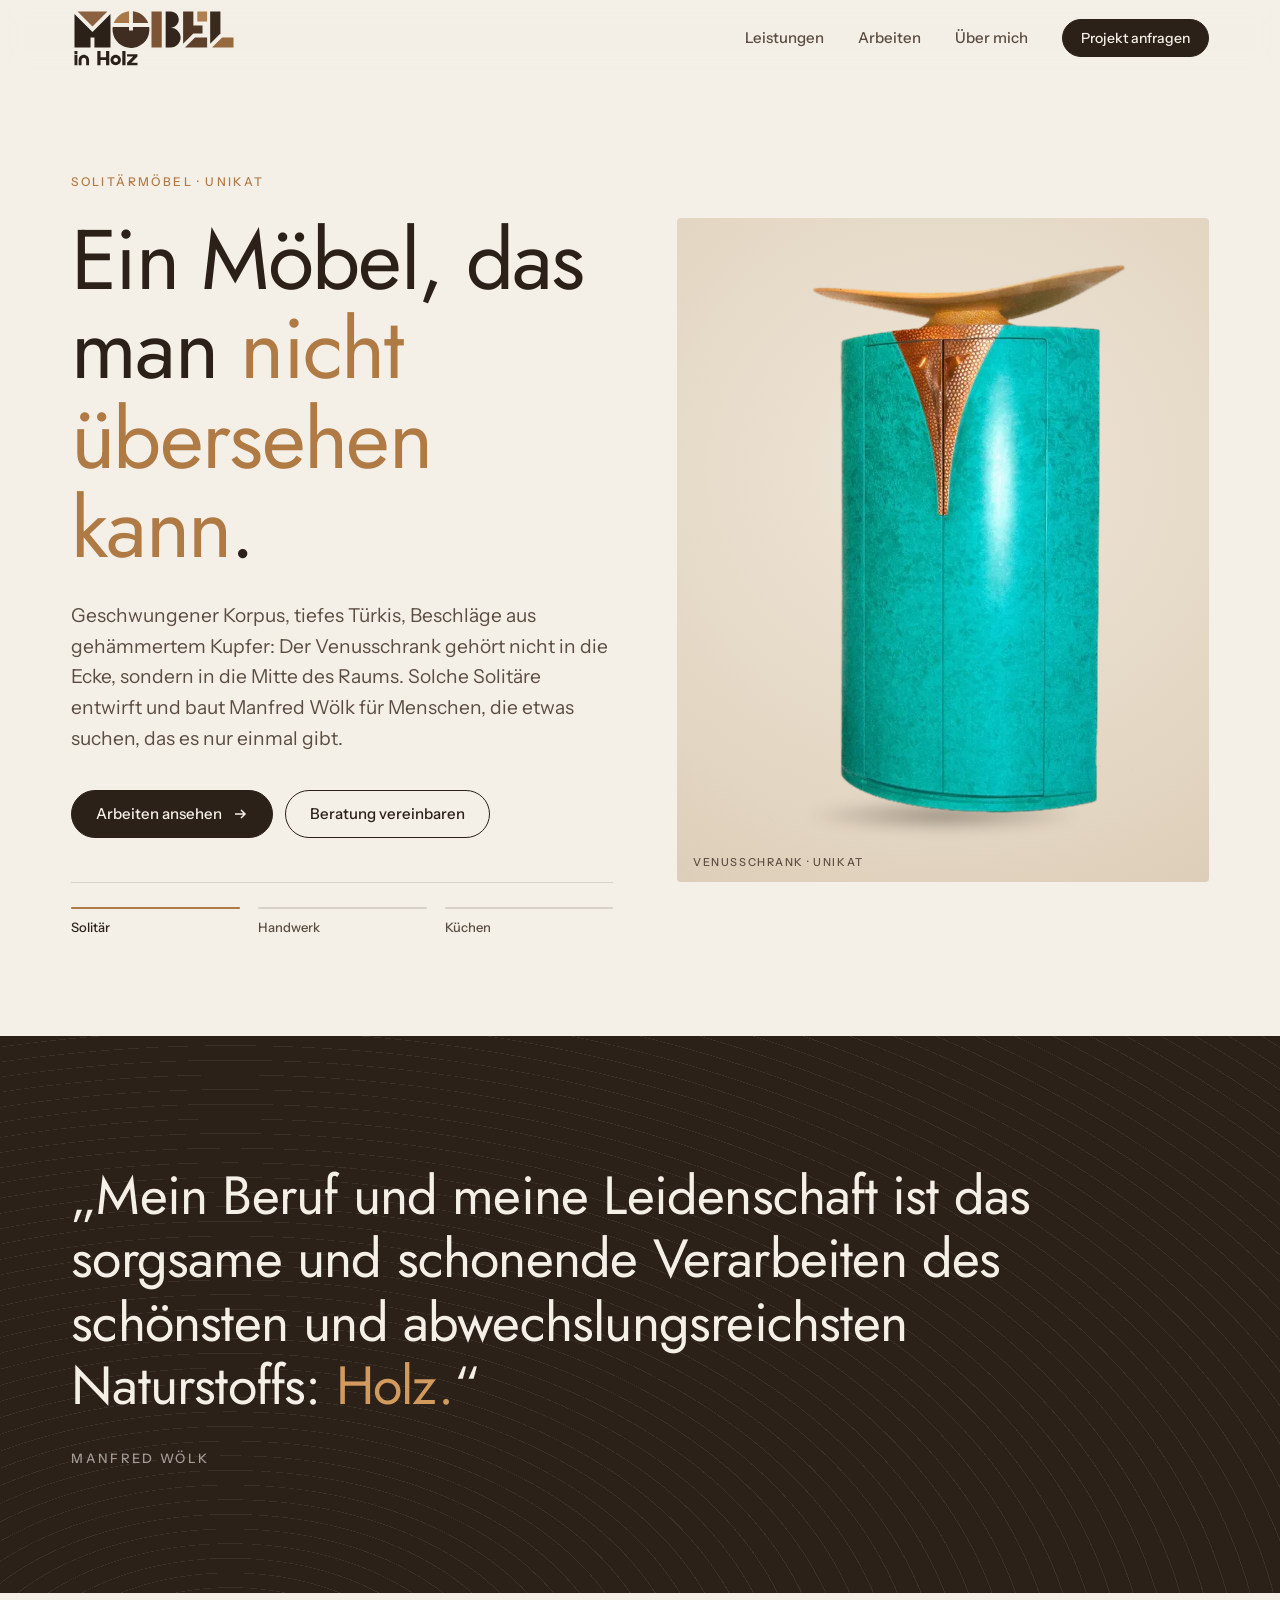
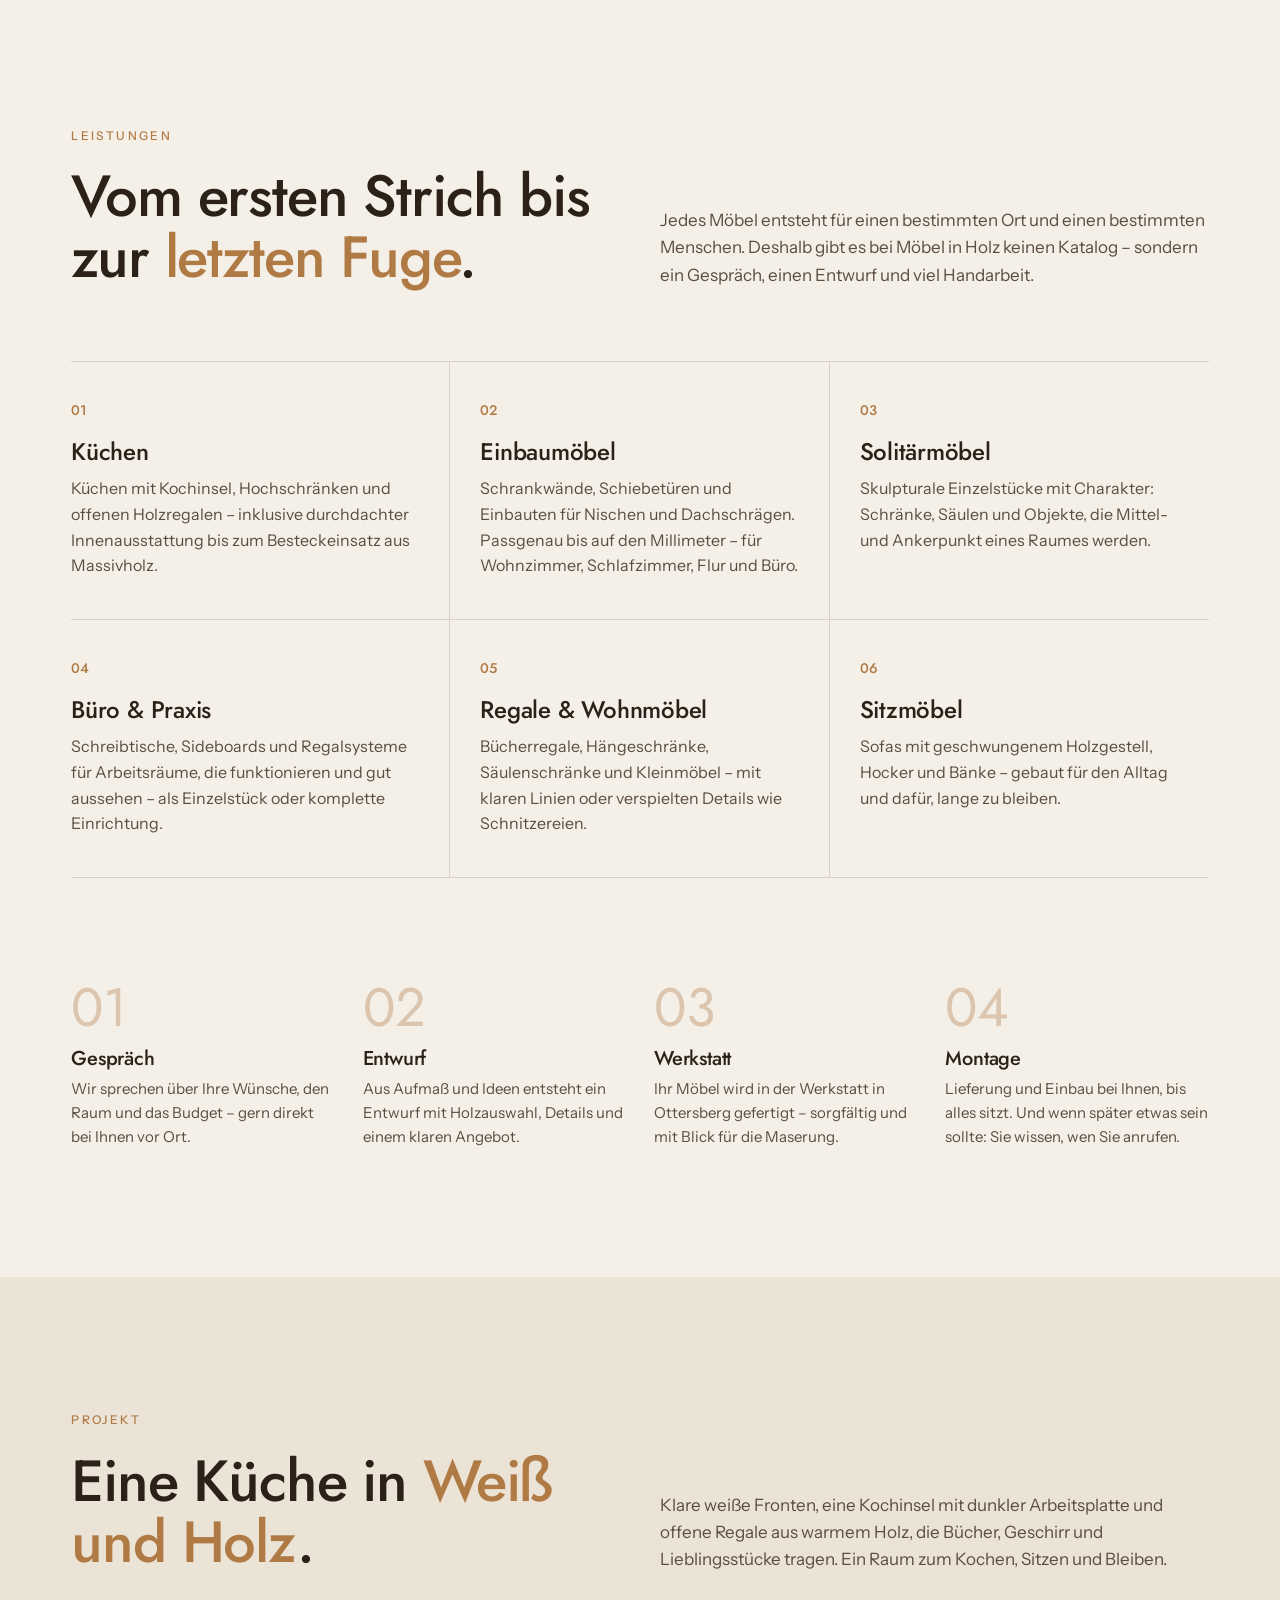
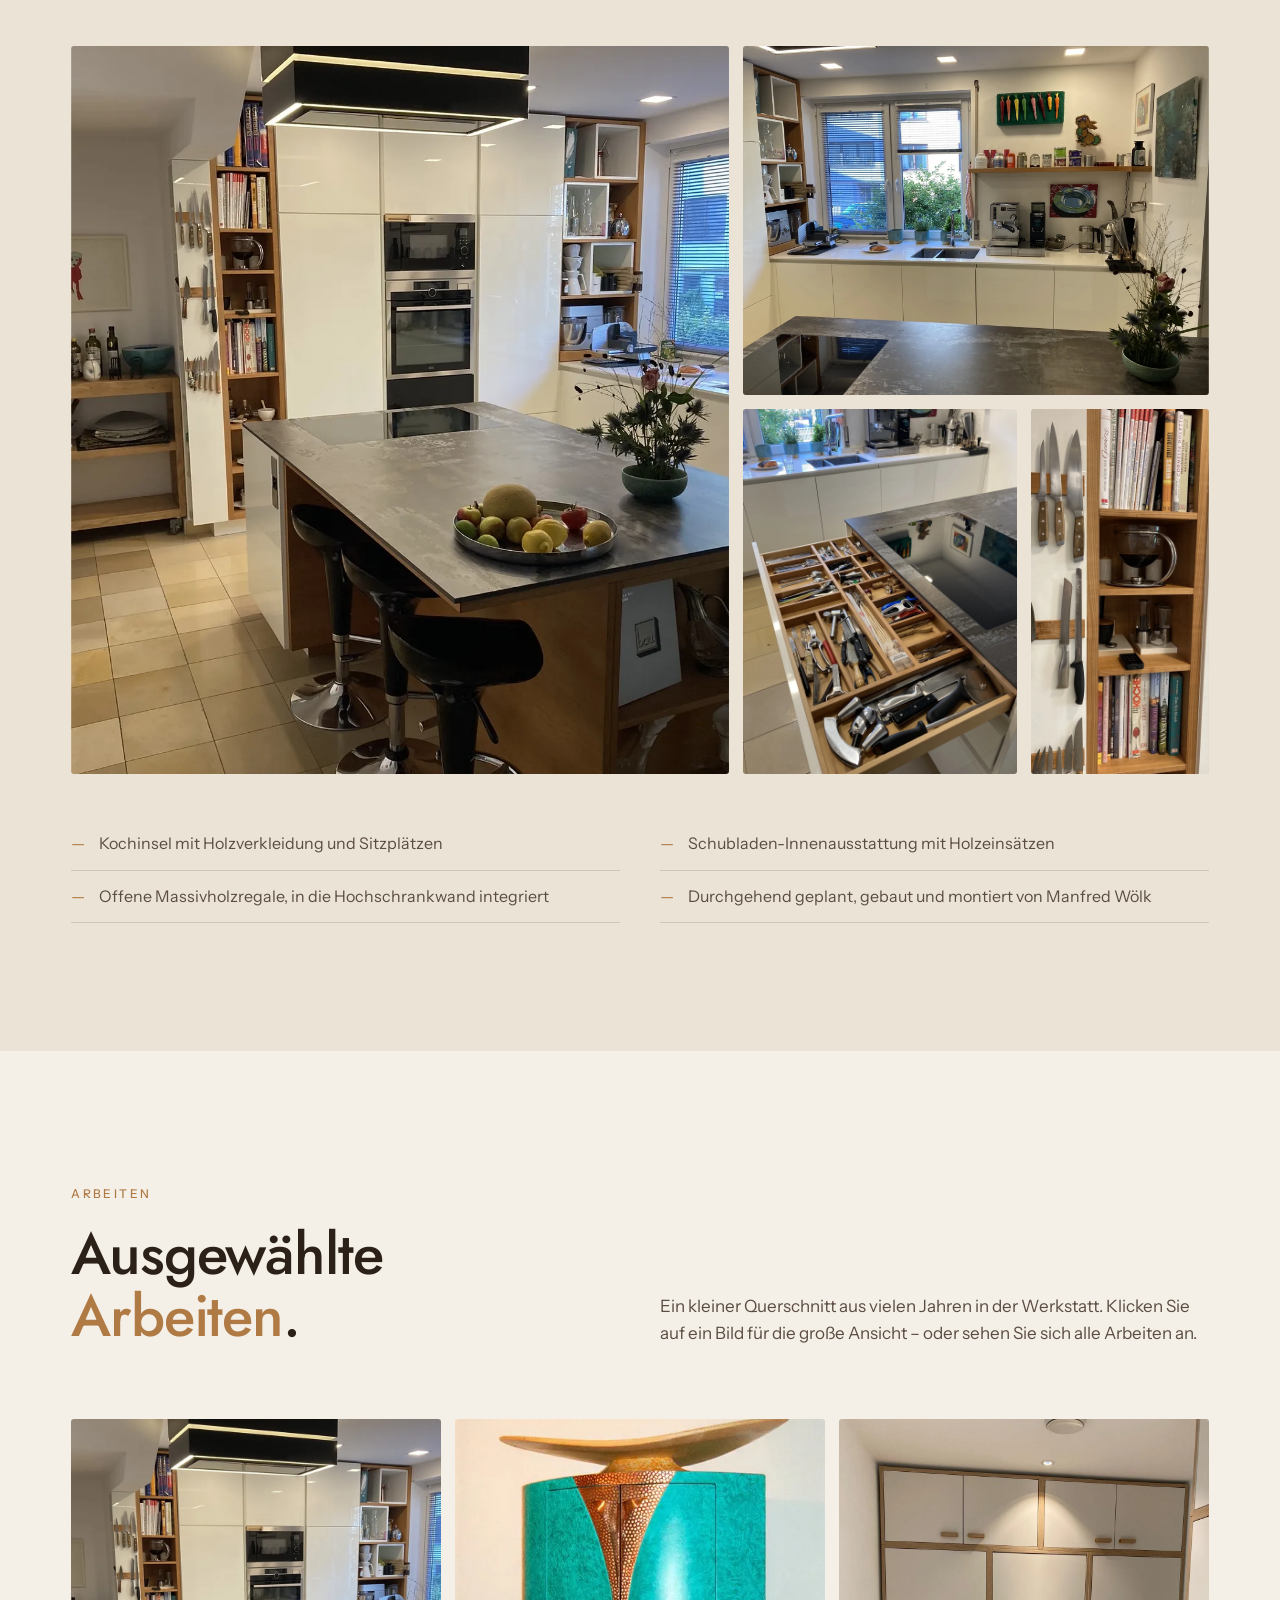
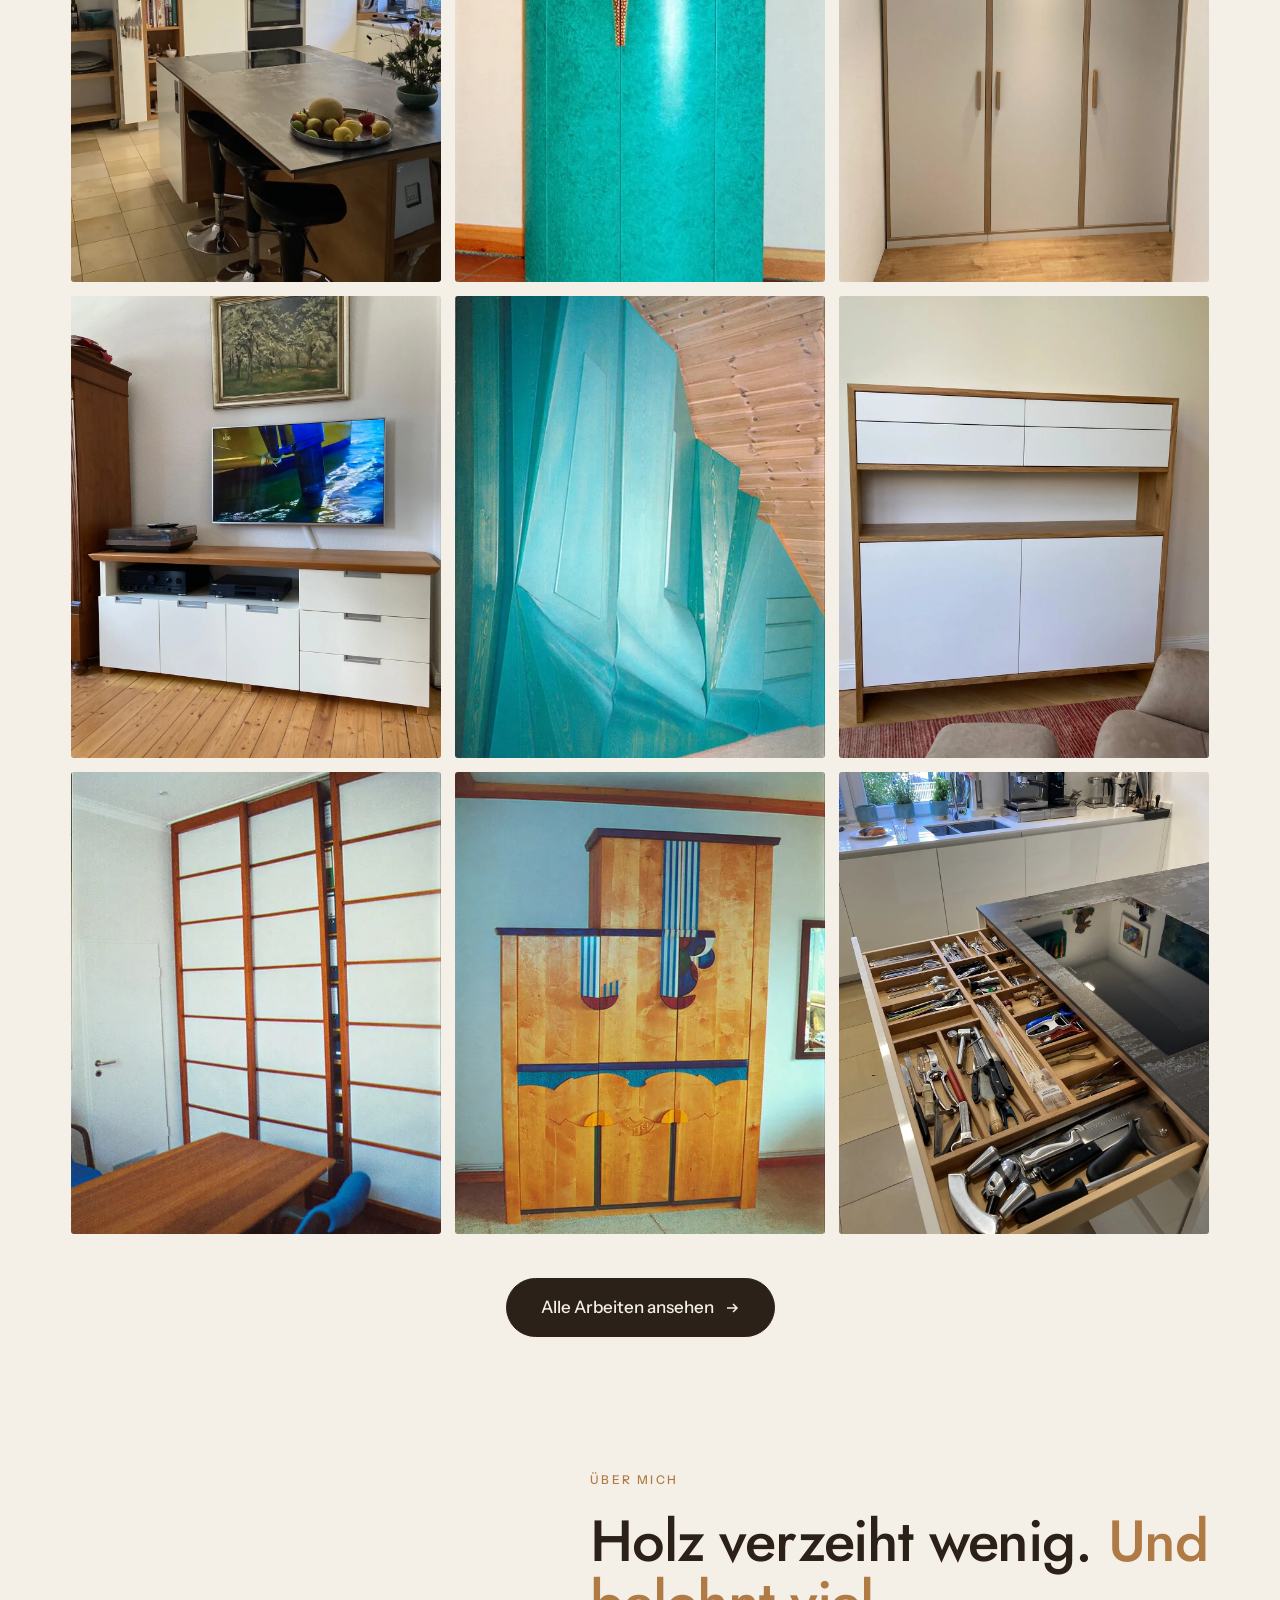
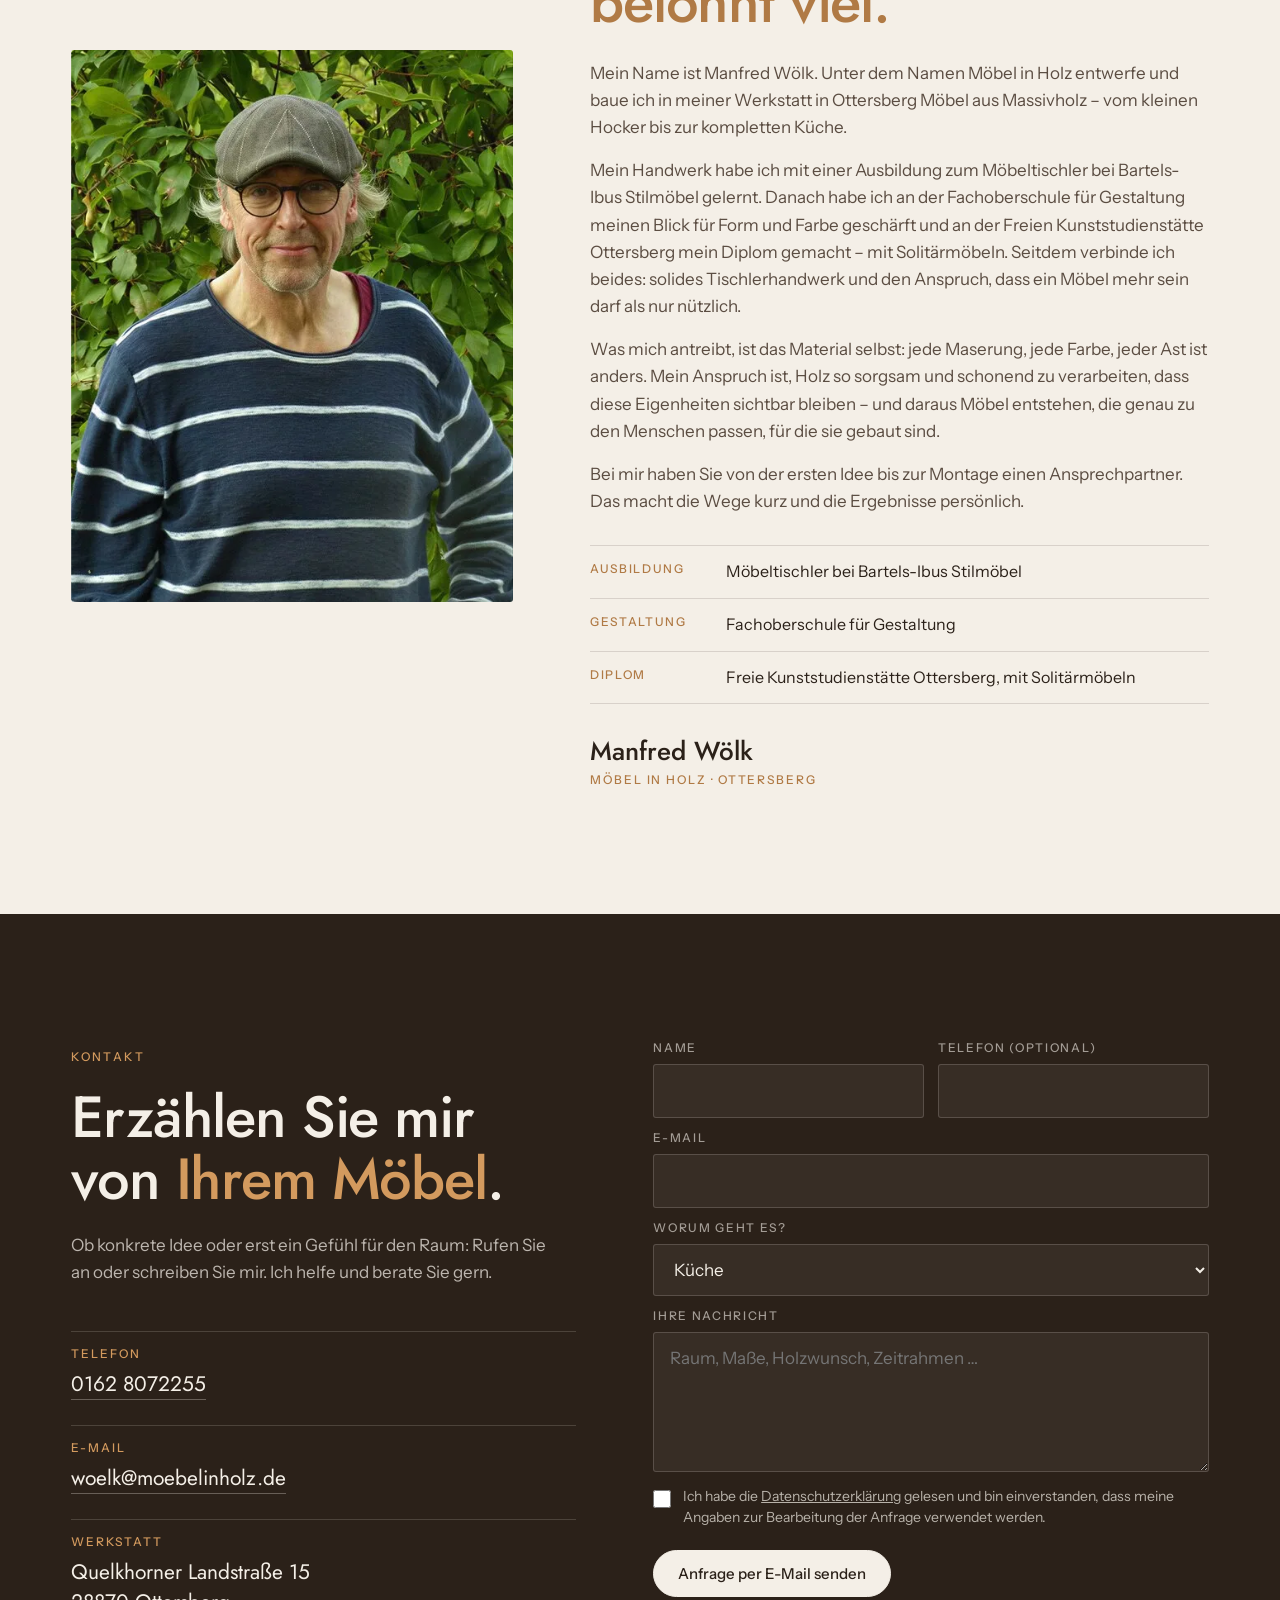
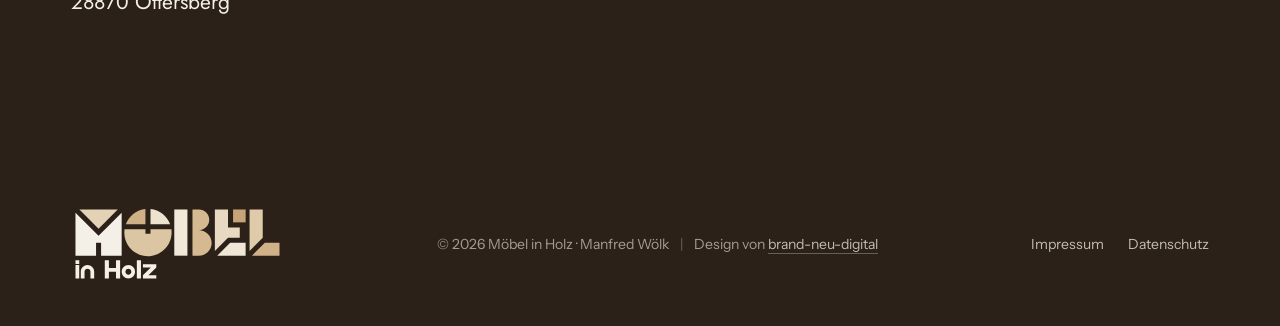
==== commit 08165108: "Hero: Überschrift „Ein Möbel, das man nicht übersehen kann.“ Co-Authored-By: Claude Opus 5.5 <norepl" ====
--- a/index.html
+++ b/index.html
@@ -29,7 +29,7 @@
         <div class="stack">
           <div class="slide-t is-active" data-s="0">
             <span class="eyebrow">Solitärmöbel · Unikat</span>
-            <h1>Ein Möbel, das man <em>nicht übersieht</em>.</h1>
+            <h1>Ein Möbel, das man <em>nicht übersehen kann</em>.</h1>
             <p class="lead">Geschwungener Korpus, tiefes Türkis, Beschläge aus gehämmertem Kupfer: Der Venusschrank gehört nicht in die Ecke, sondern in die Mitte des Raums. Solche Solitäre entwirft und baut Manfred Wölk für Menschen, die etwas suchen, das es nur einmal gibt.</p>
           </div>
           <div class="slide-t" data-s="1" aria-hidden="true">
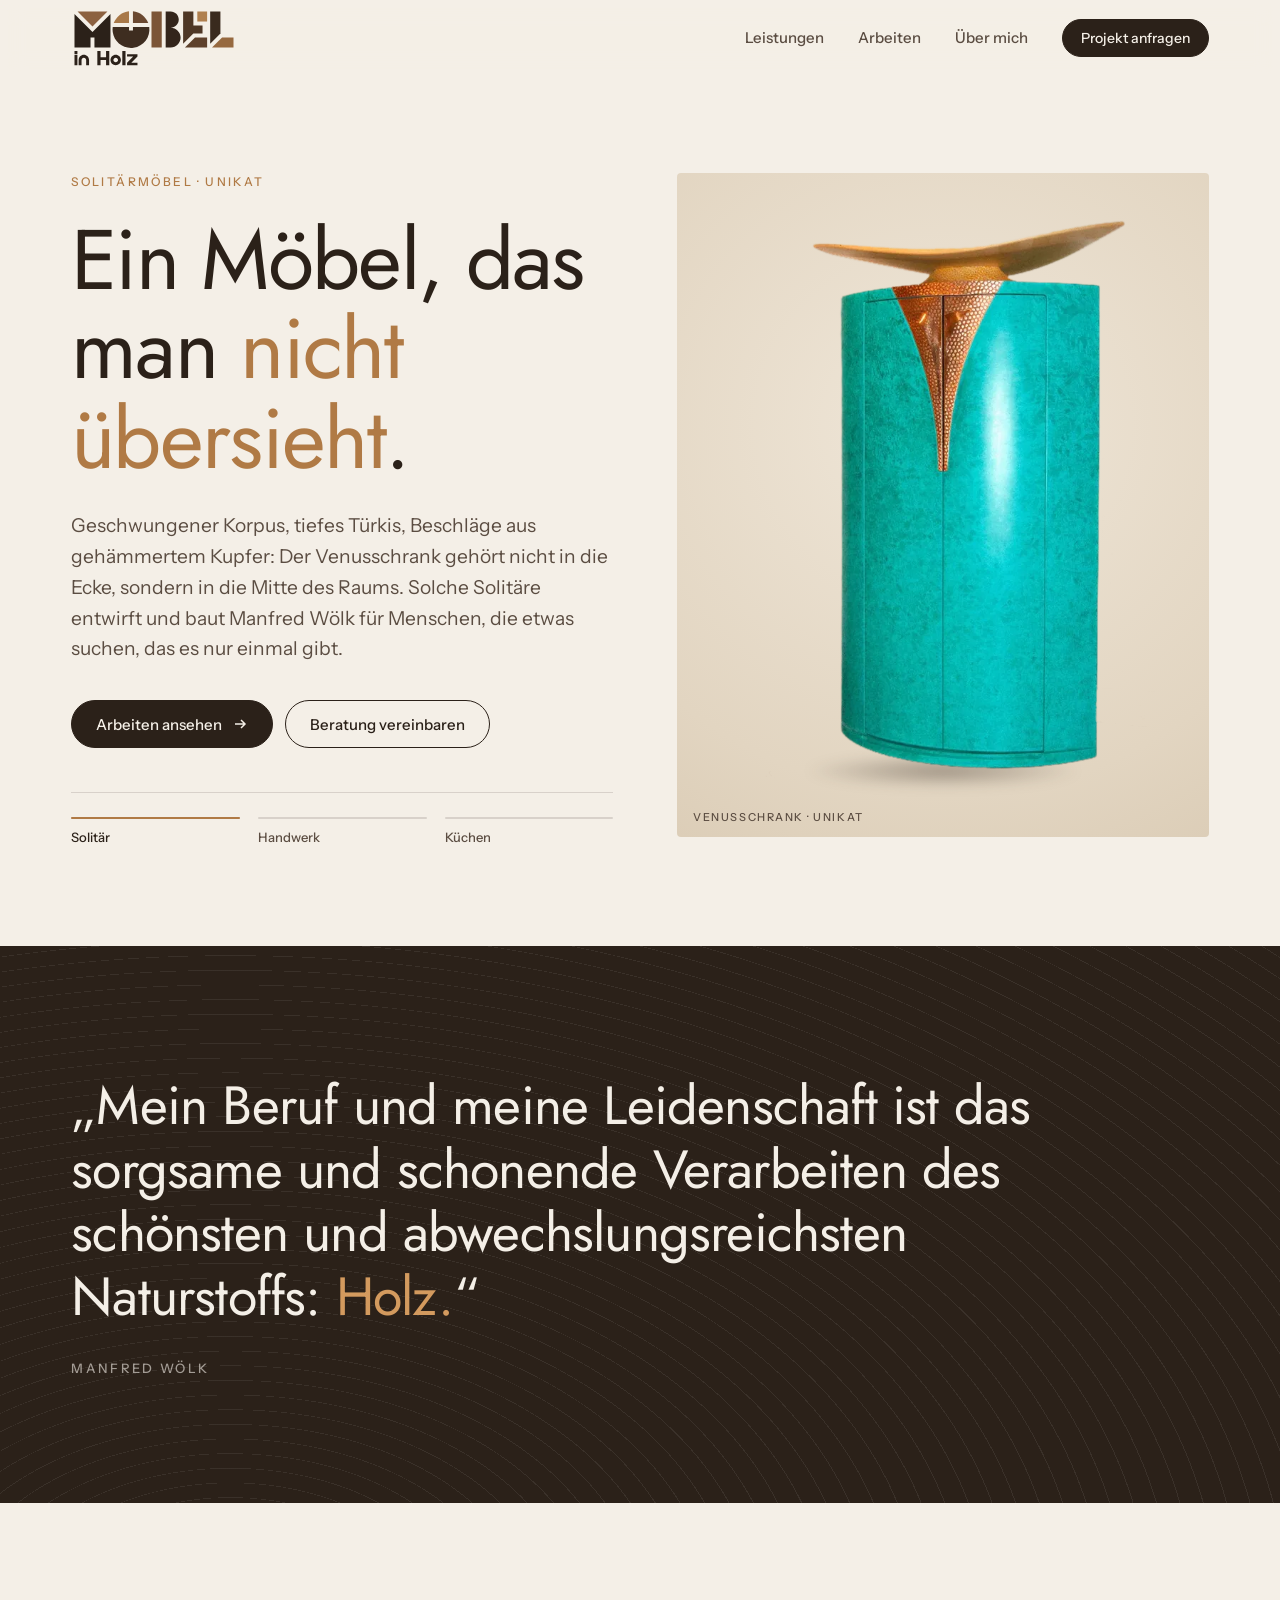
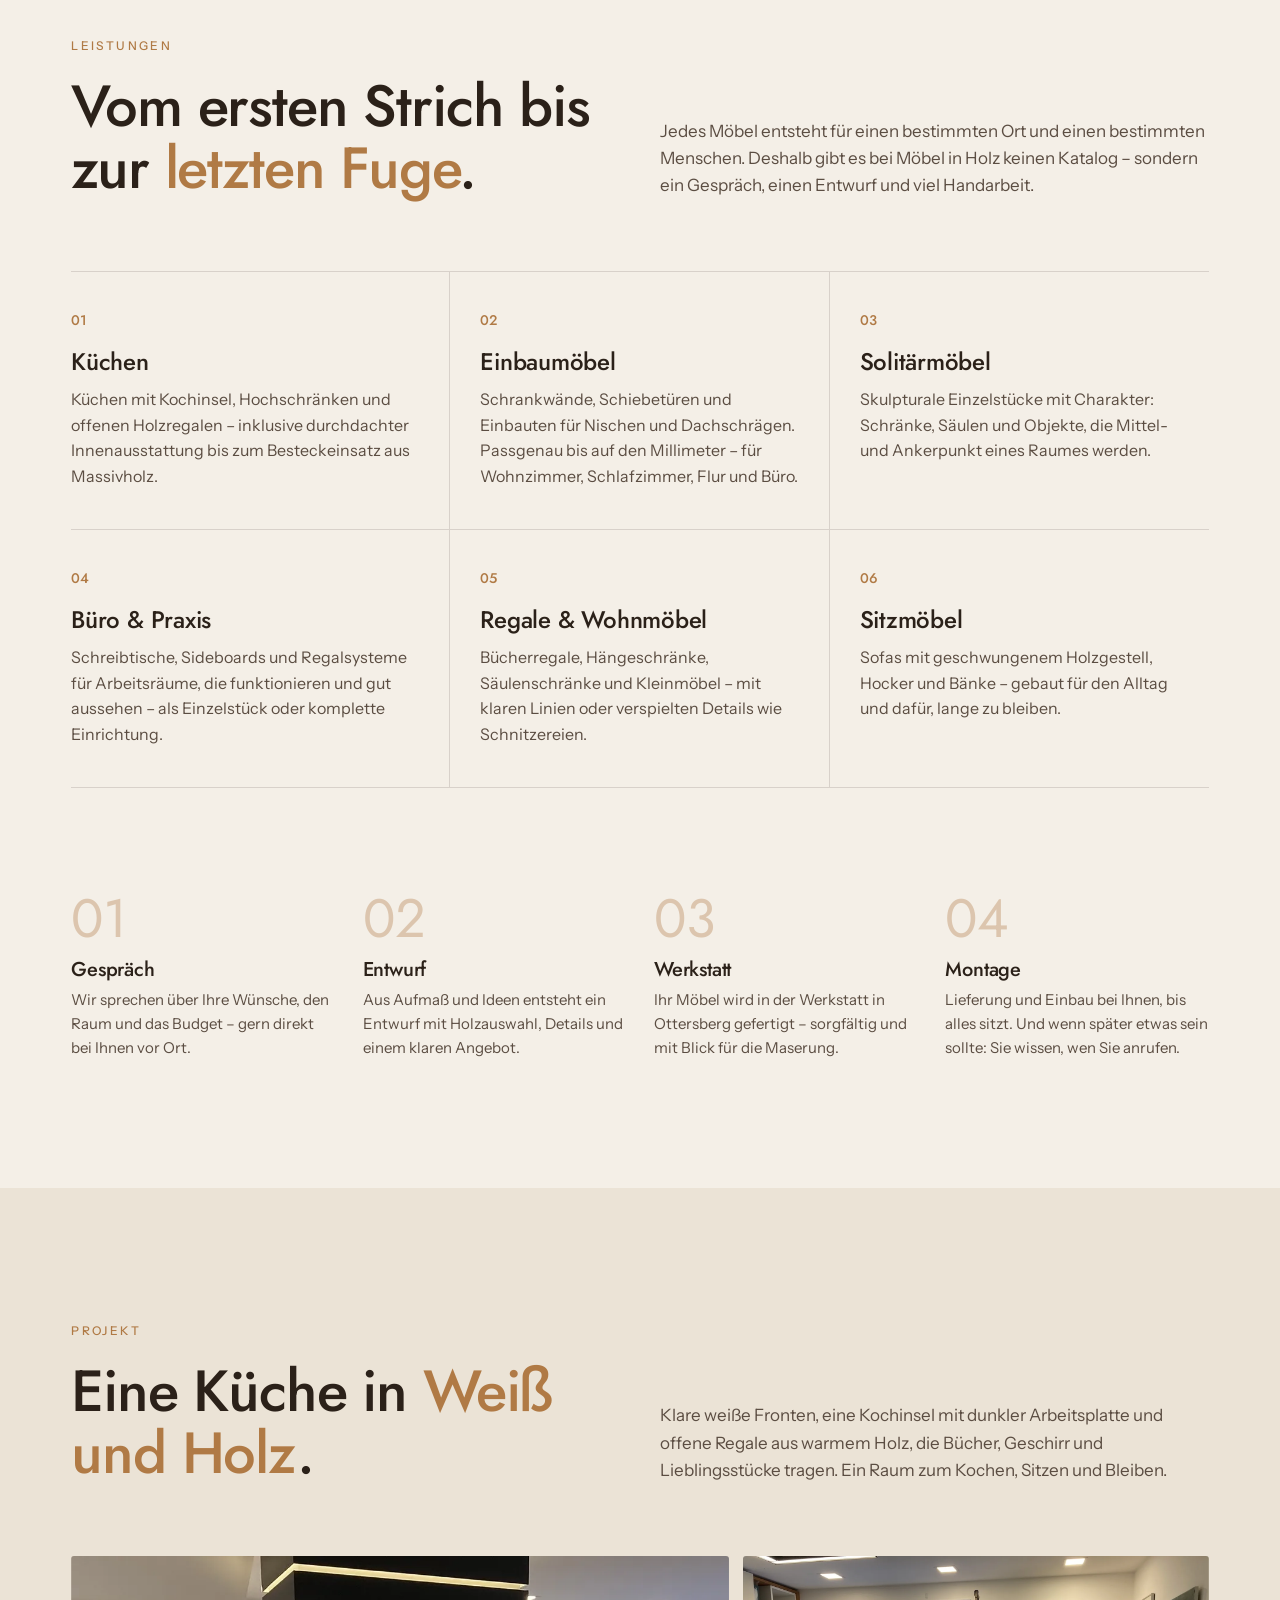
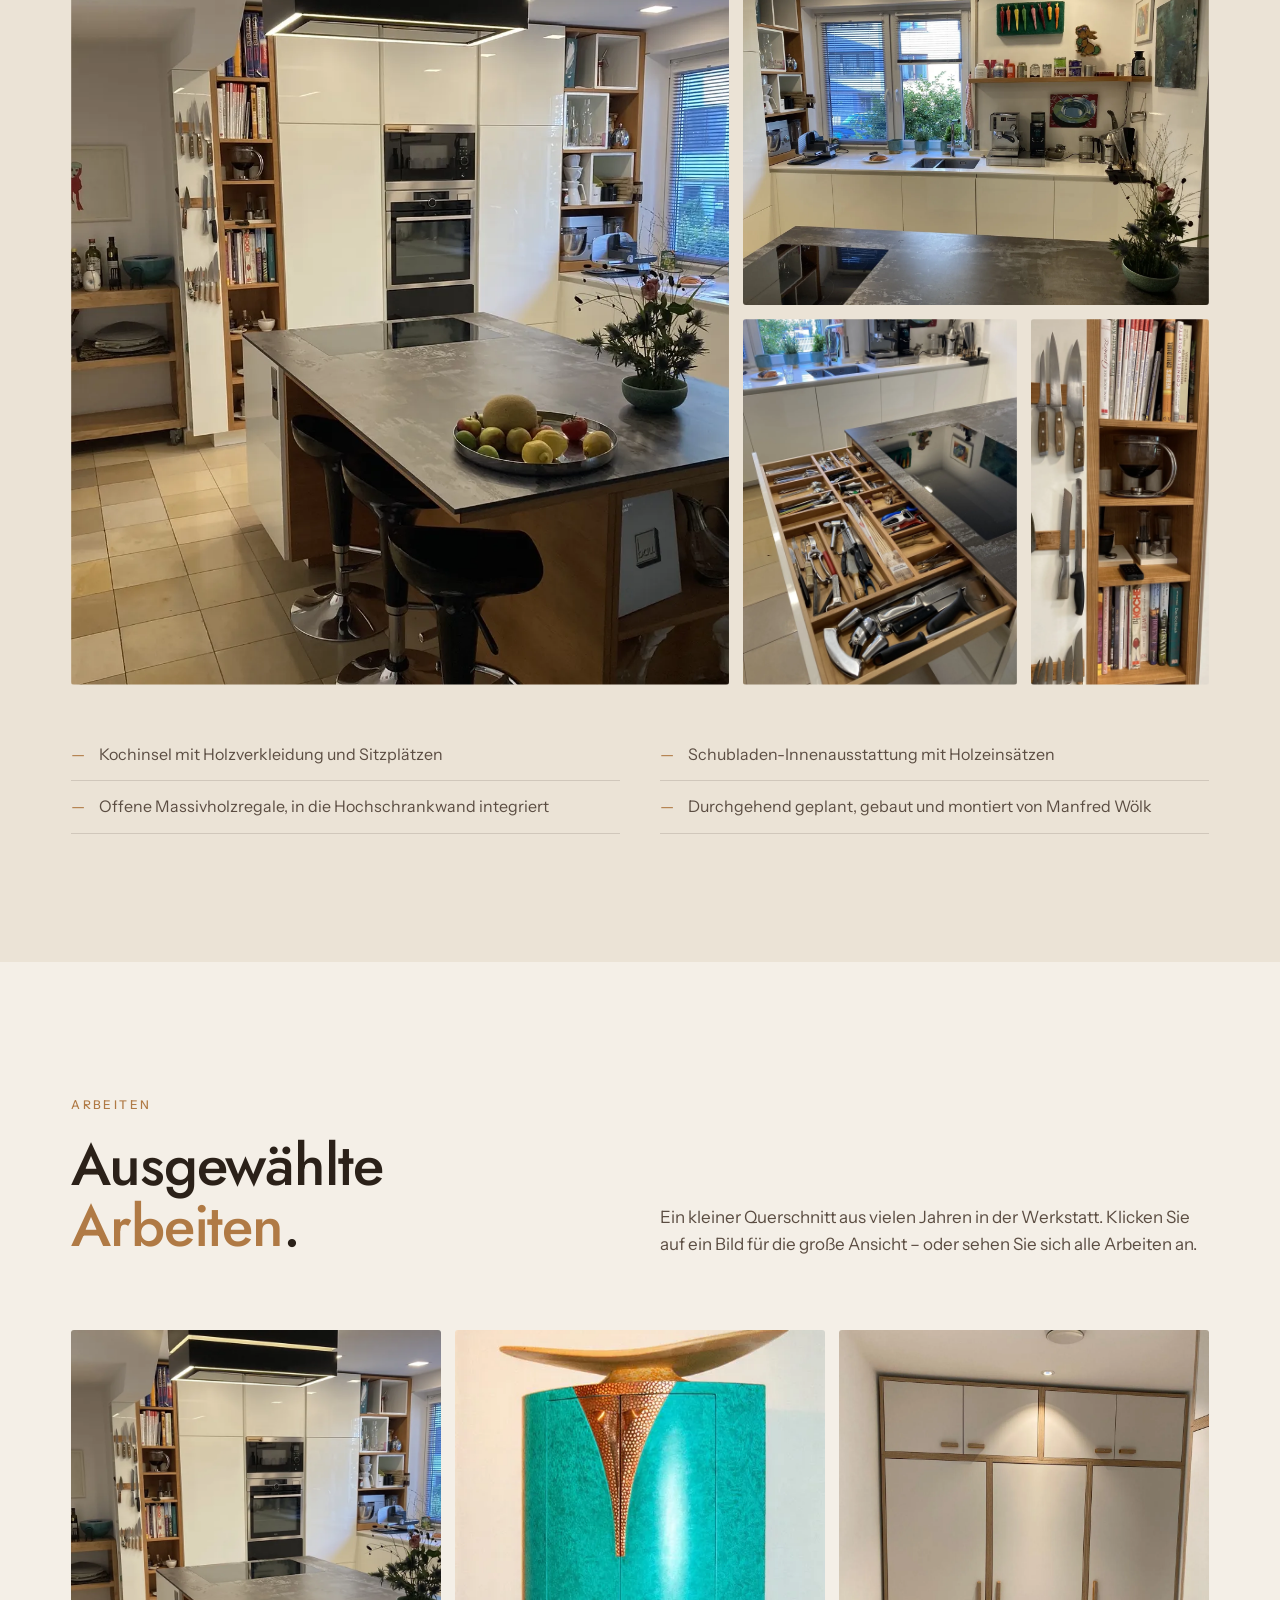
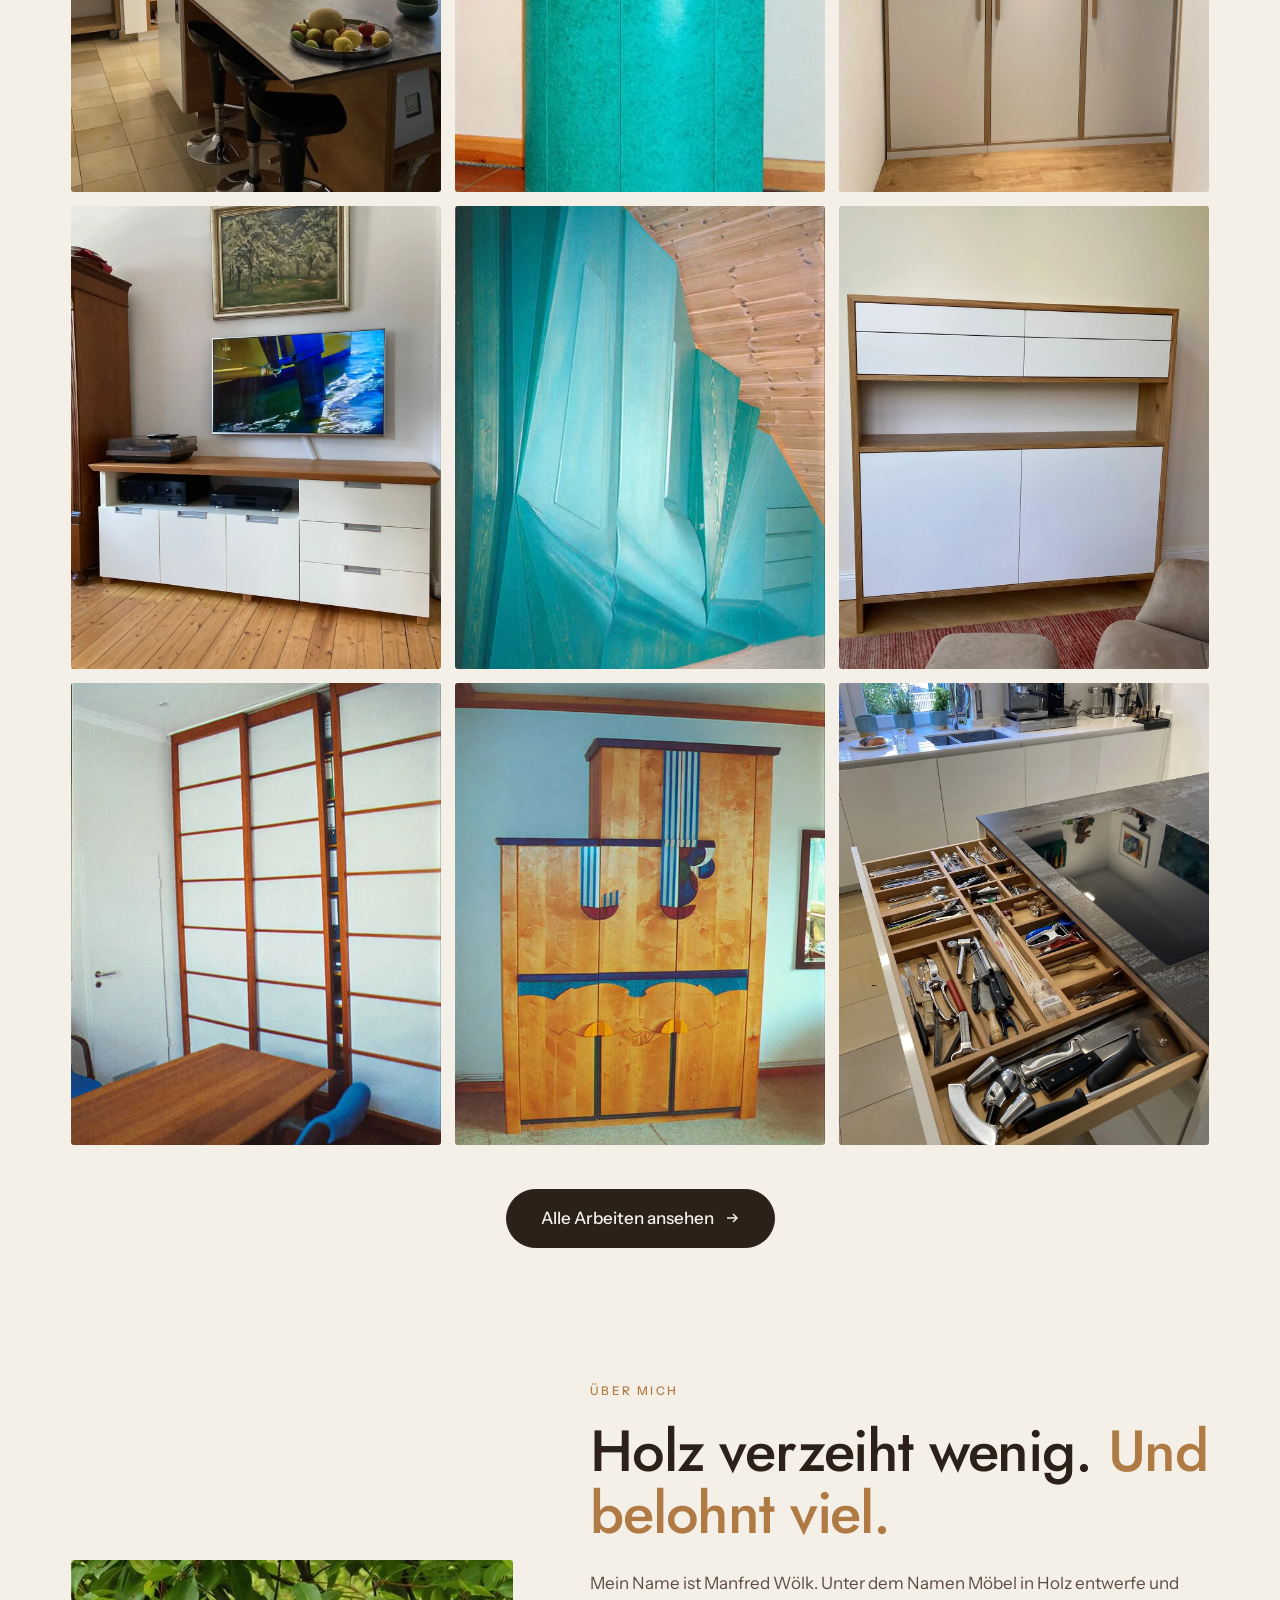
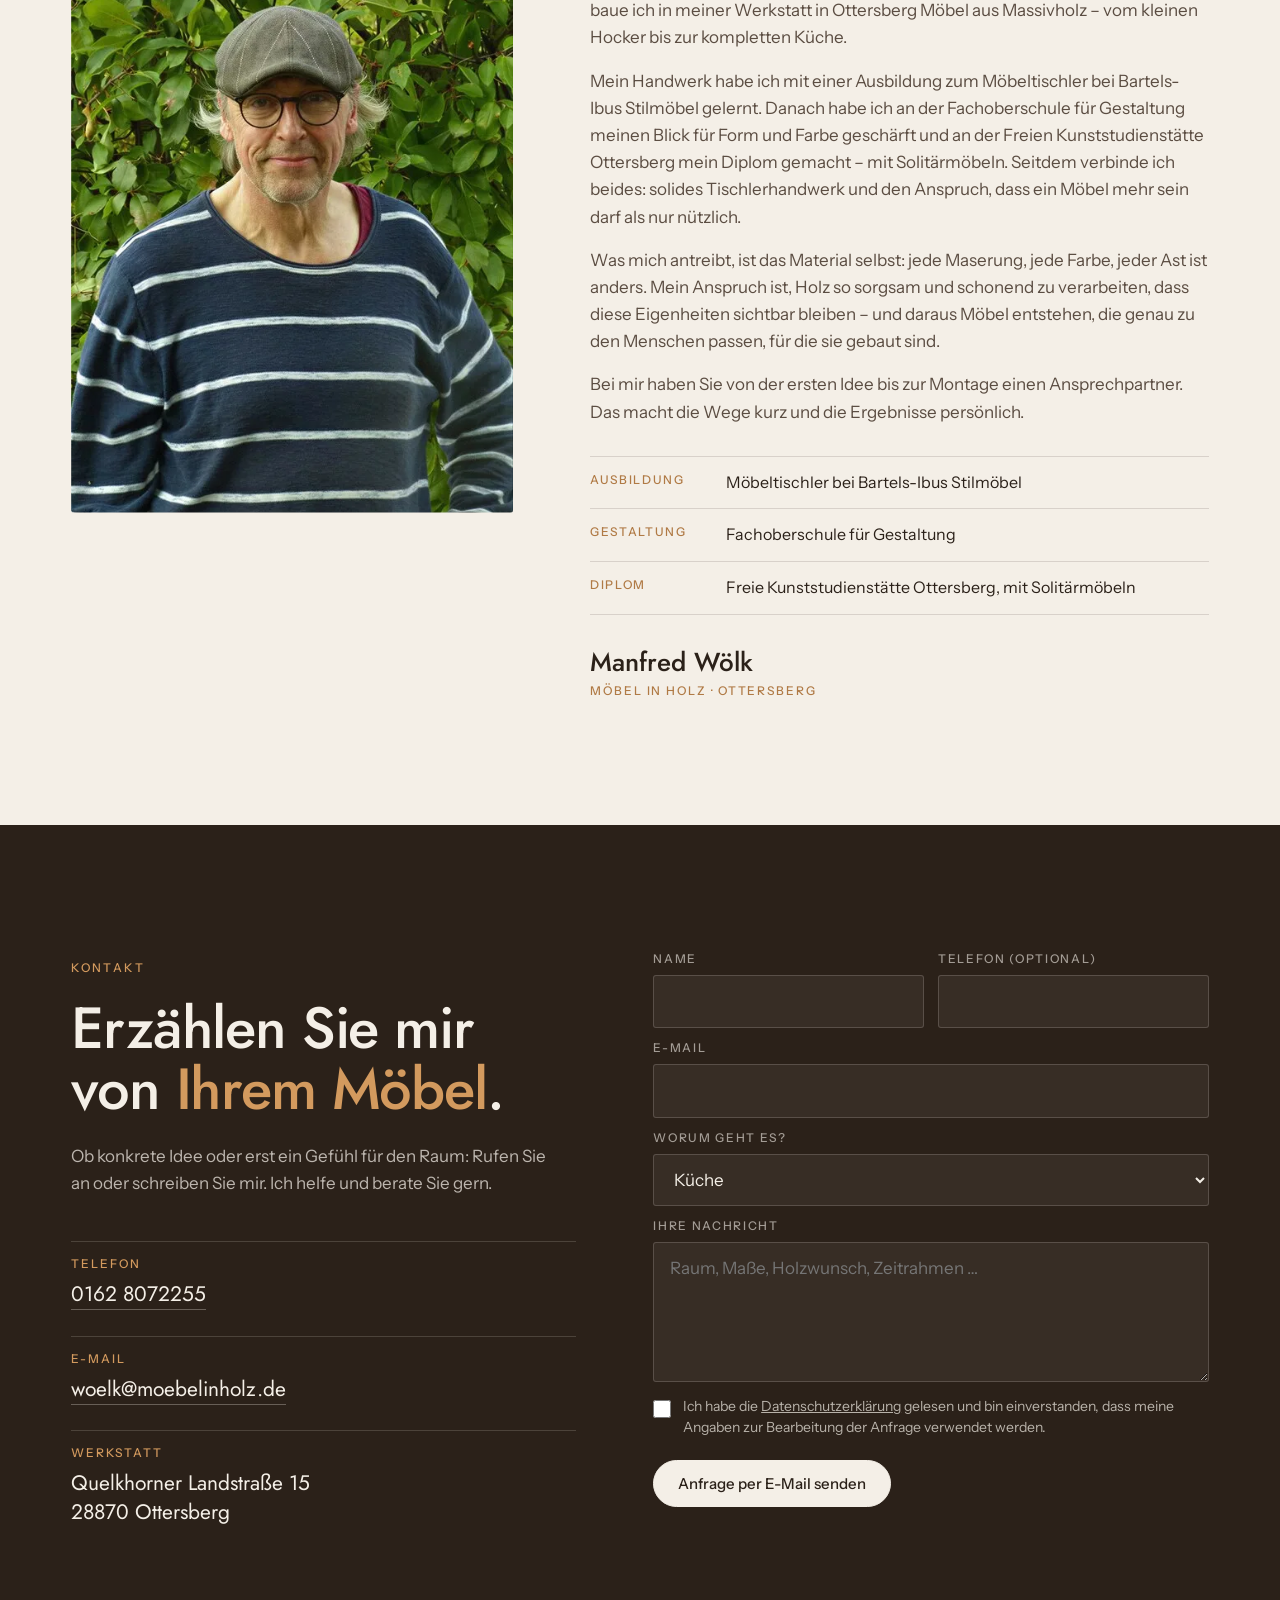
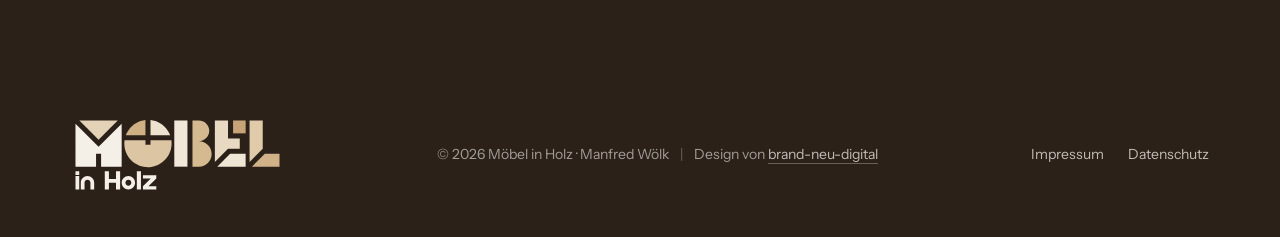
==== commit b9a5cb5f: "Hero: Überschrift zurück auf „Ein Möbel, das man nicht übersieht.“ Co-Authored-By: Claude Opus 5.5 <" ====
--- a/index.html
+++ b/index.html
@@ -29,7 +29,7 @@
         <div class="stack">
           <div class="slide-t is-active" data-s="0">
             <span class="eyebrow">Solitärmöbel · Unikat</span>
-            <h1>Ein Möbel, das man <em>nicht übersehen kann</em>.</h1>
+            <h1>Ein Möbel, das man <em>nicht übersieht</em>.</h1>
             <p class="lead">Geschwungener Korpus, tiefes Türkis, Beschläge aus gehämmertem Kupfer: Der Venusschrank gehört nicht in die Ecke, sondern in die Mitte des Raums. Solche Solitäre entwirft und baut Manfred Wölk für Menschen, die etwas suchen, das es nur einmal gibt.</p>
           </div>
           <div class="slide-t" data-s="1" aria-hidden="true">
